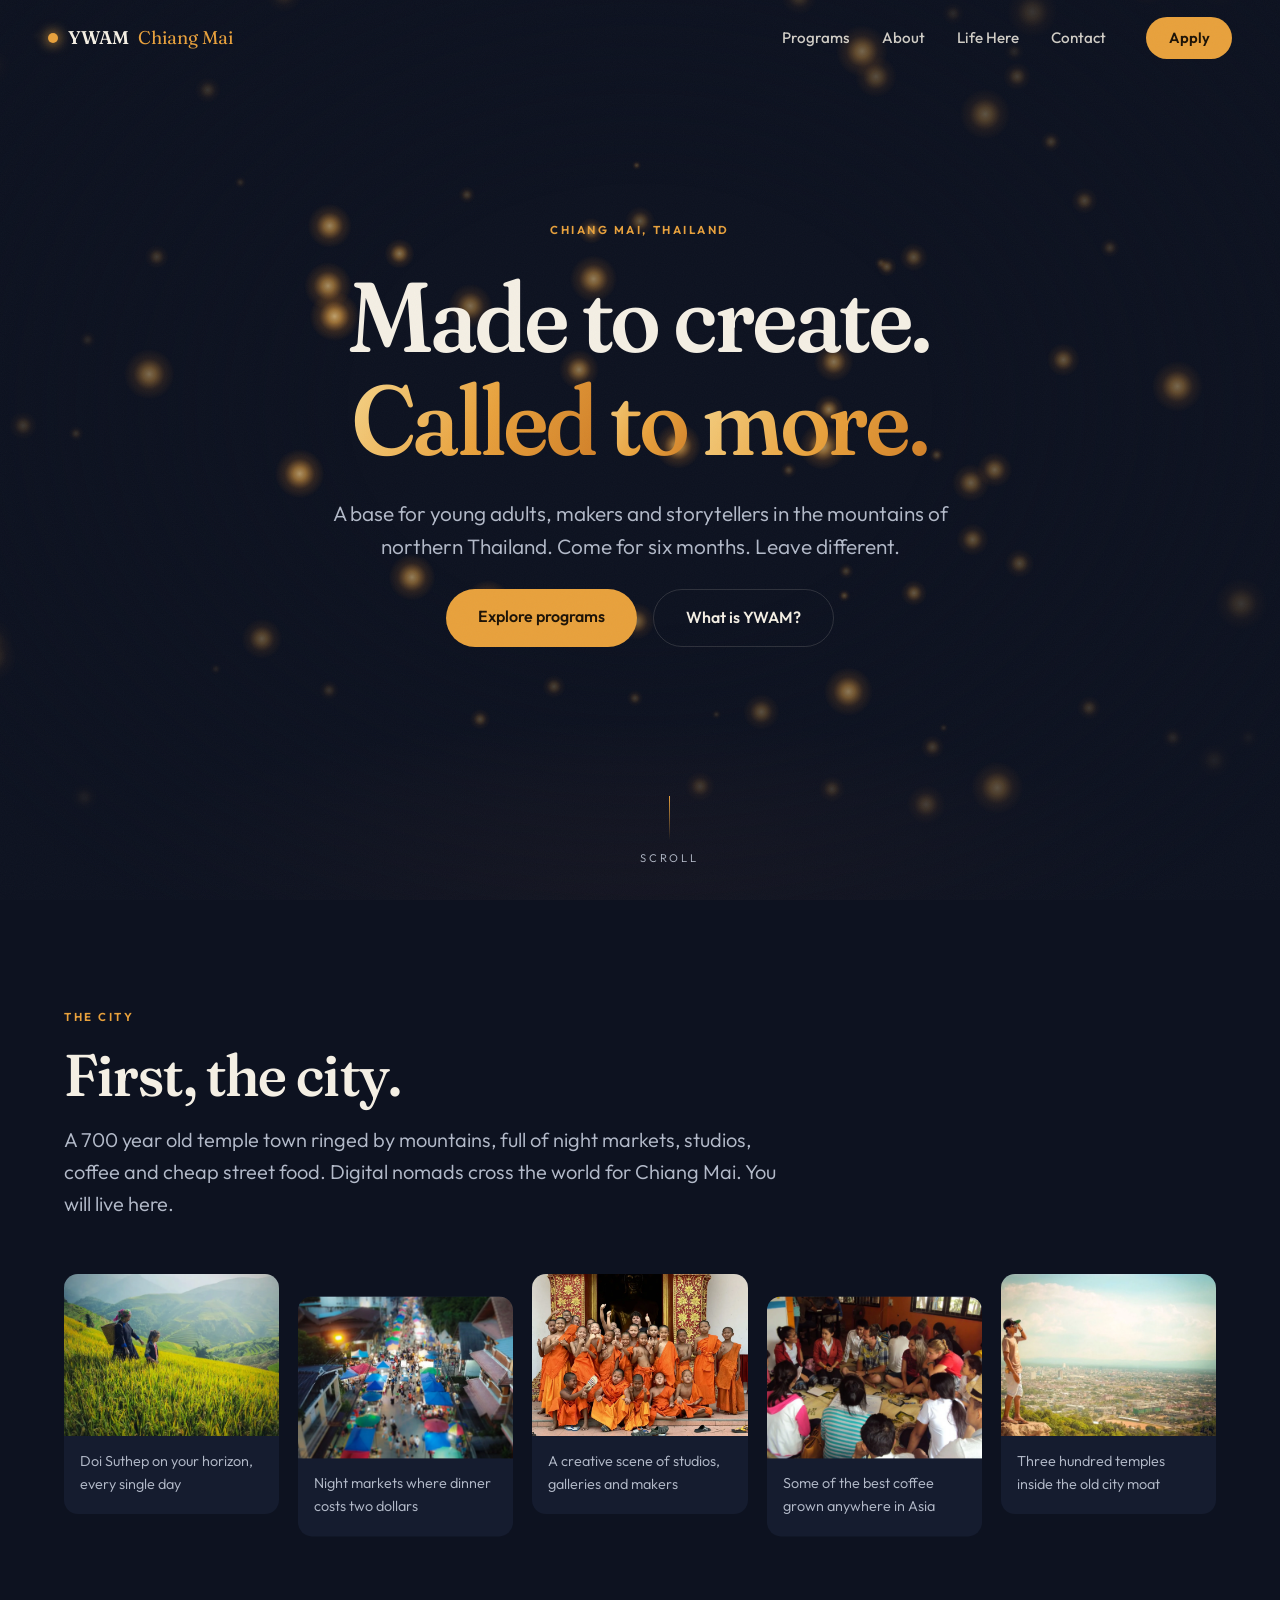
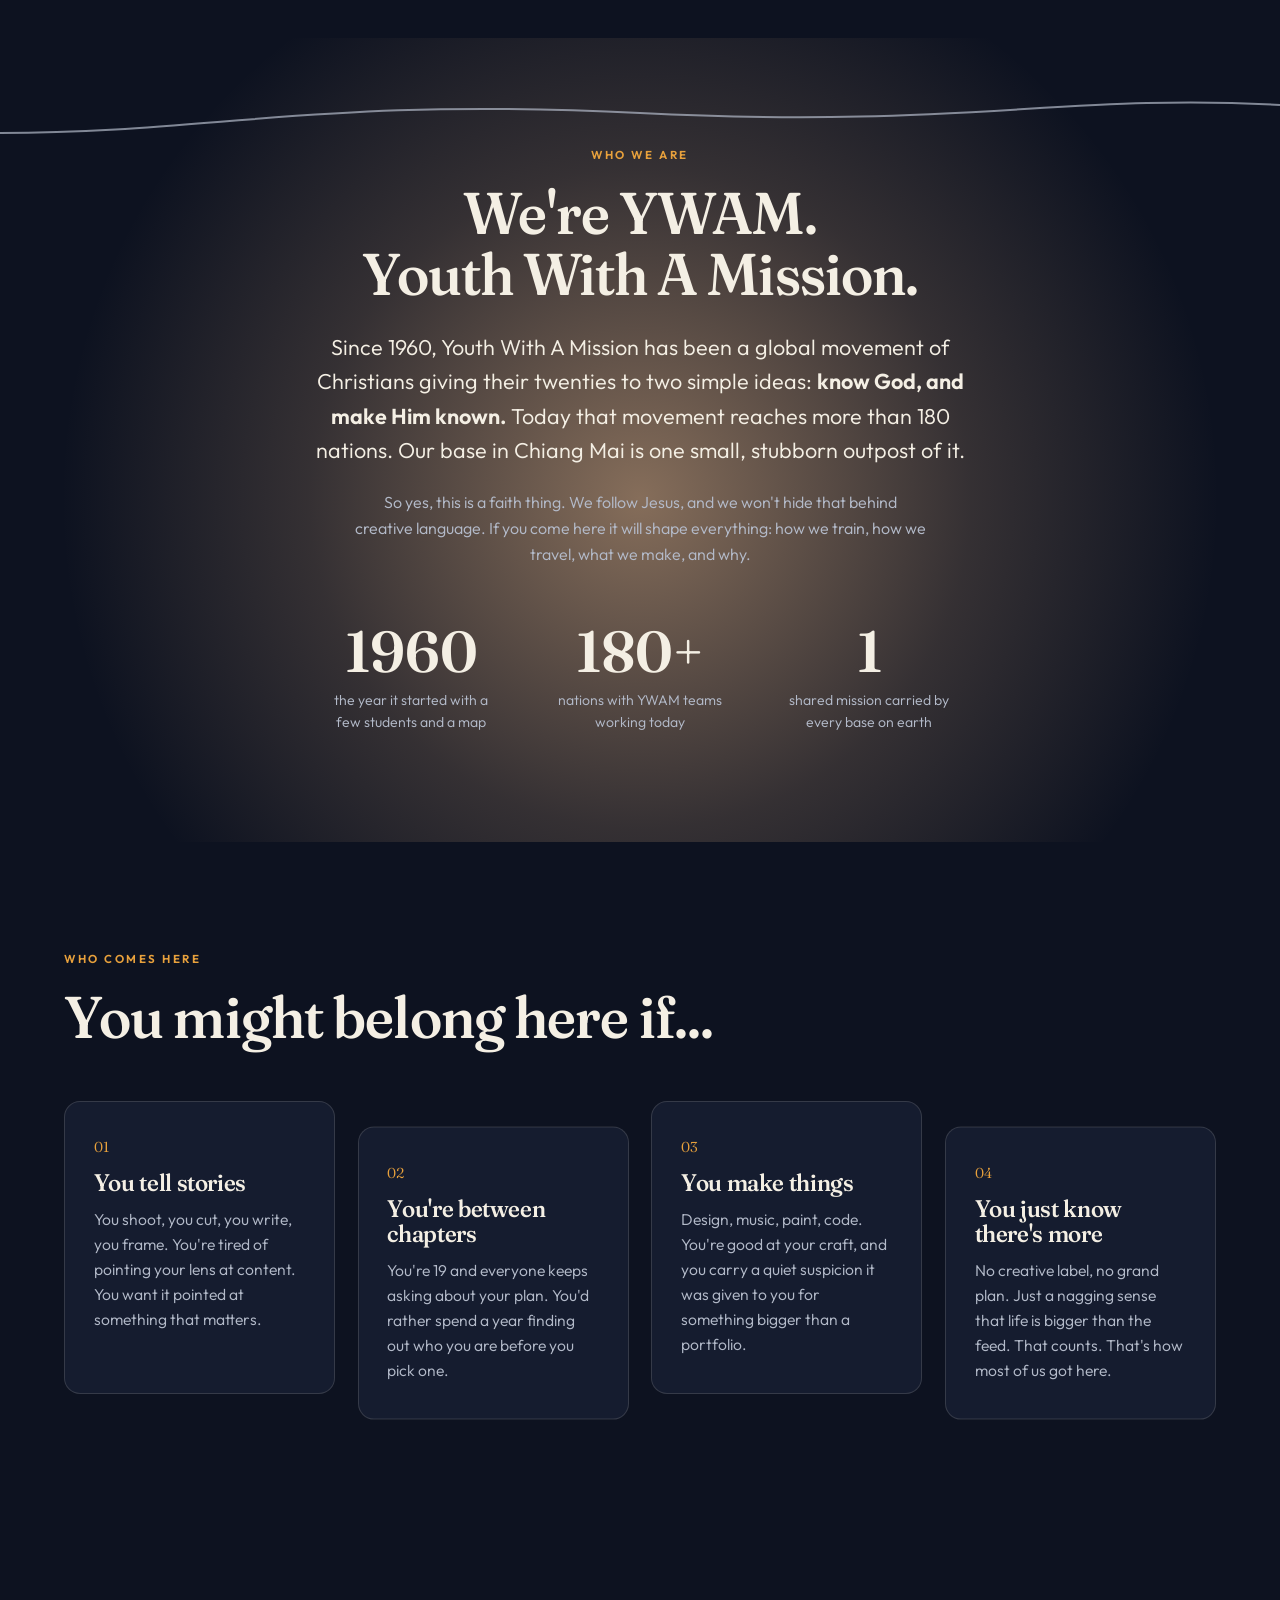
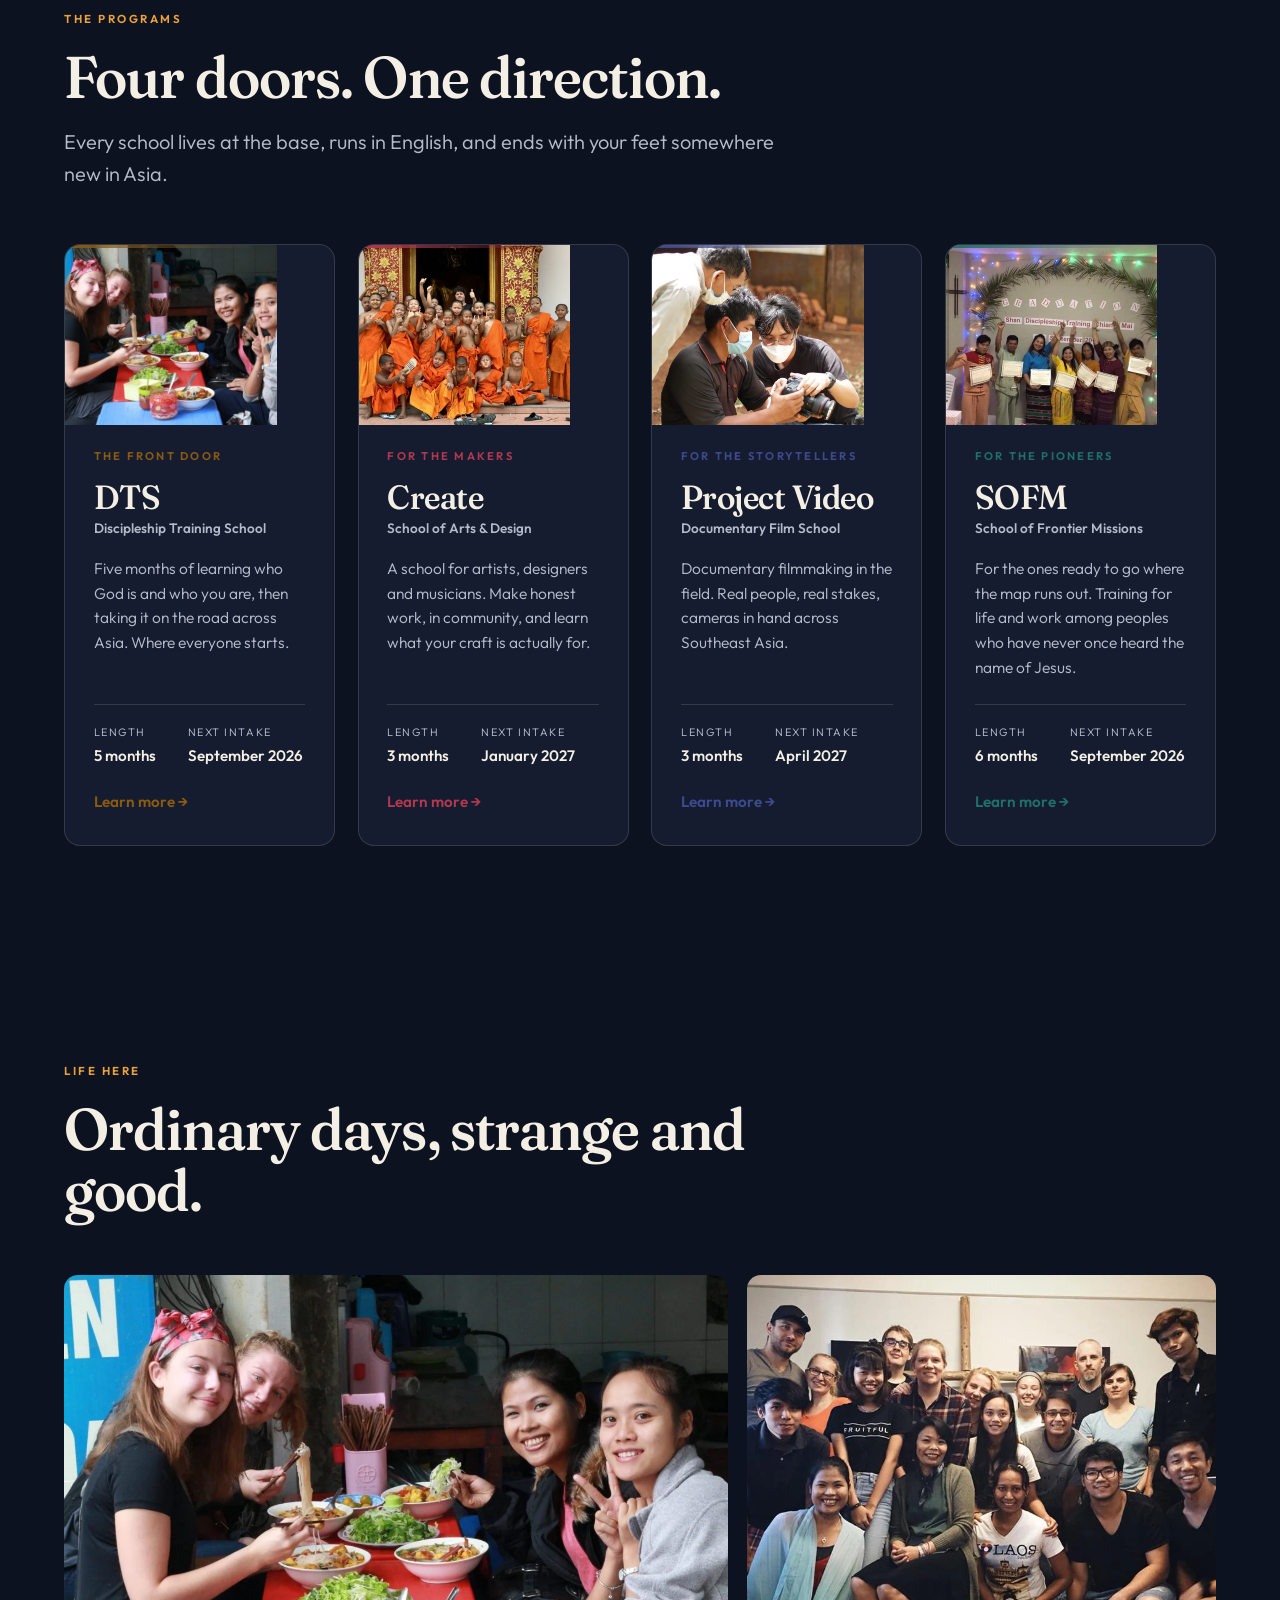
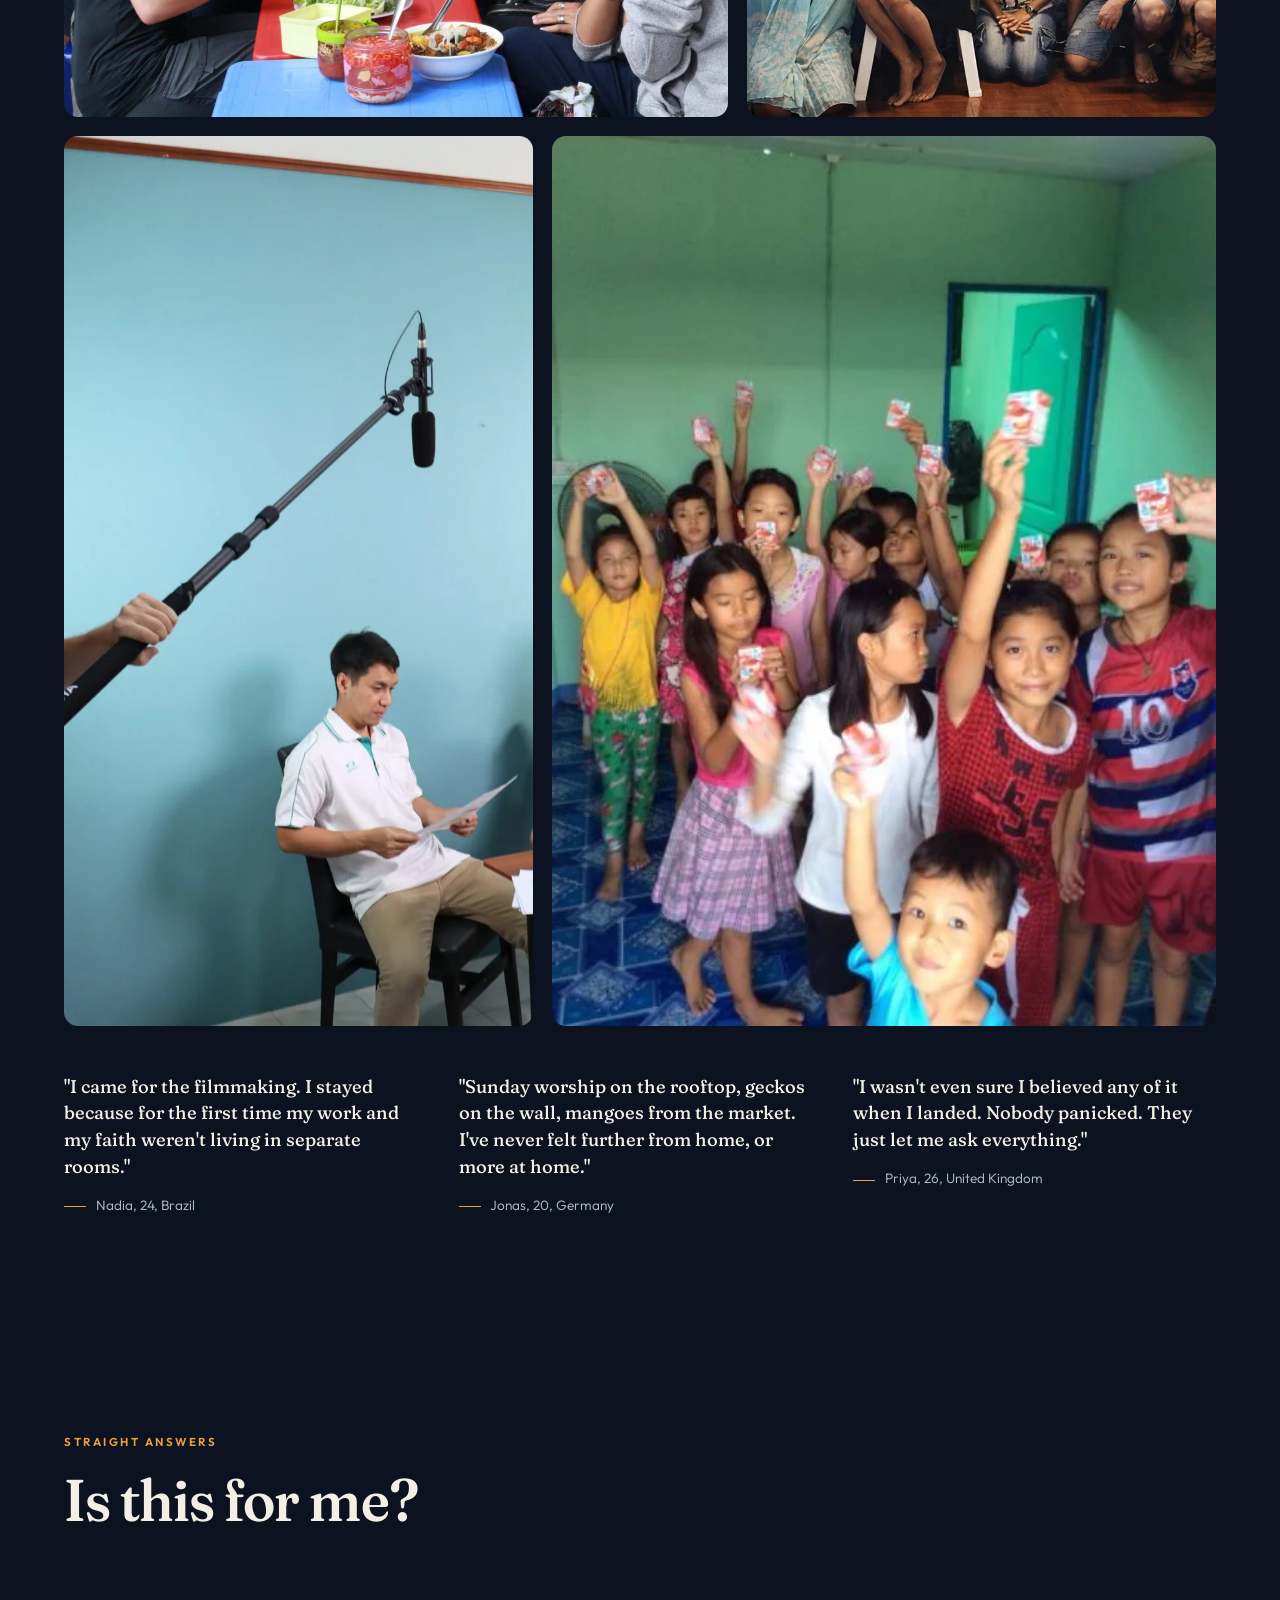
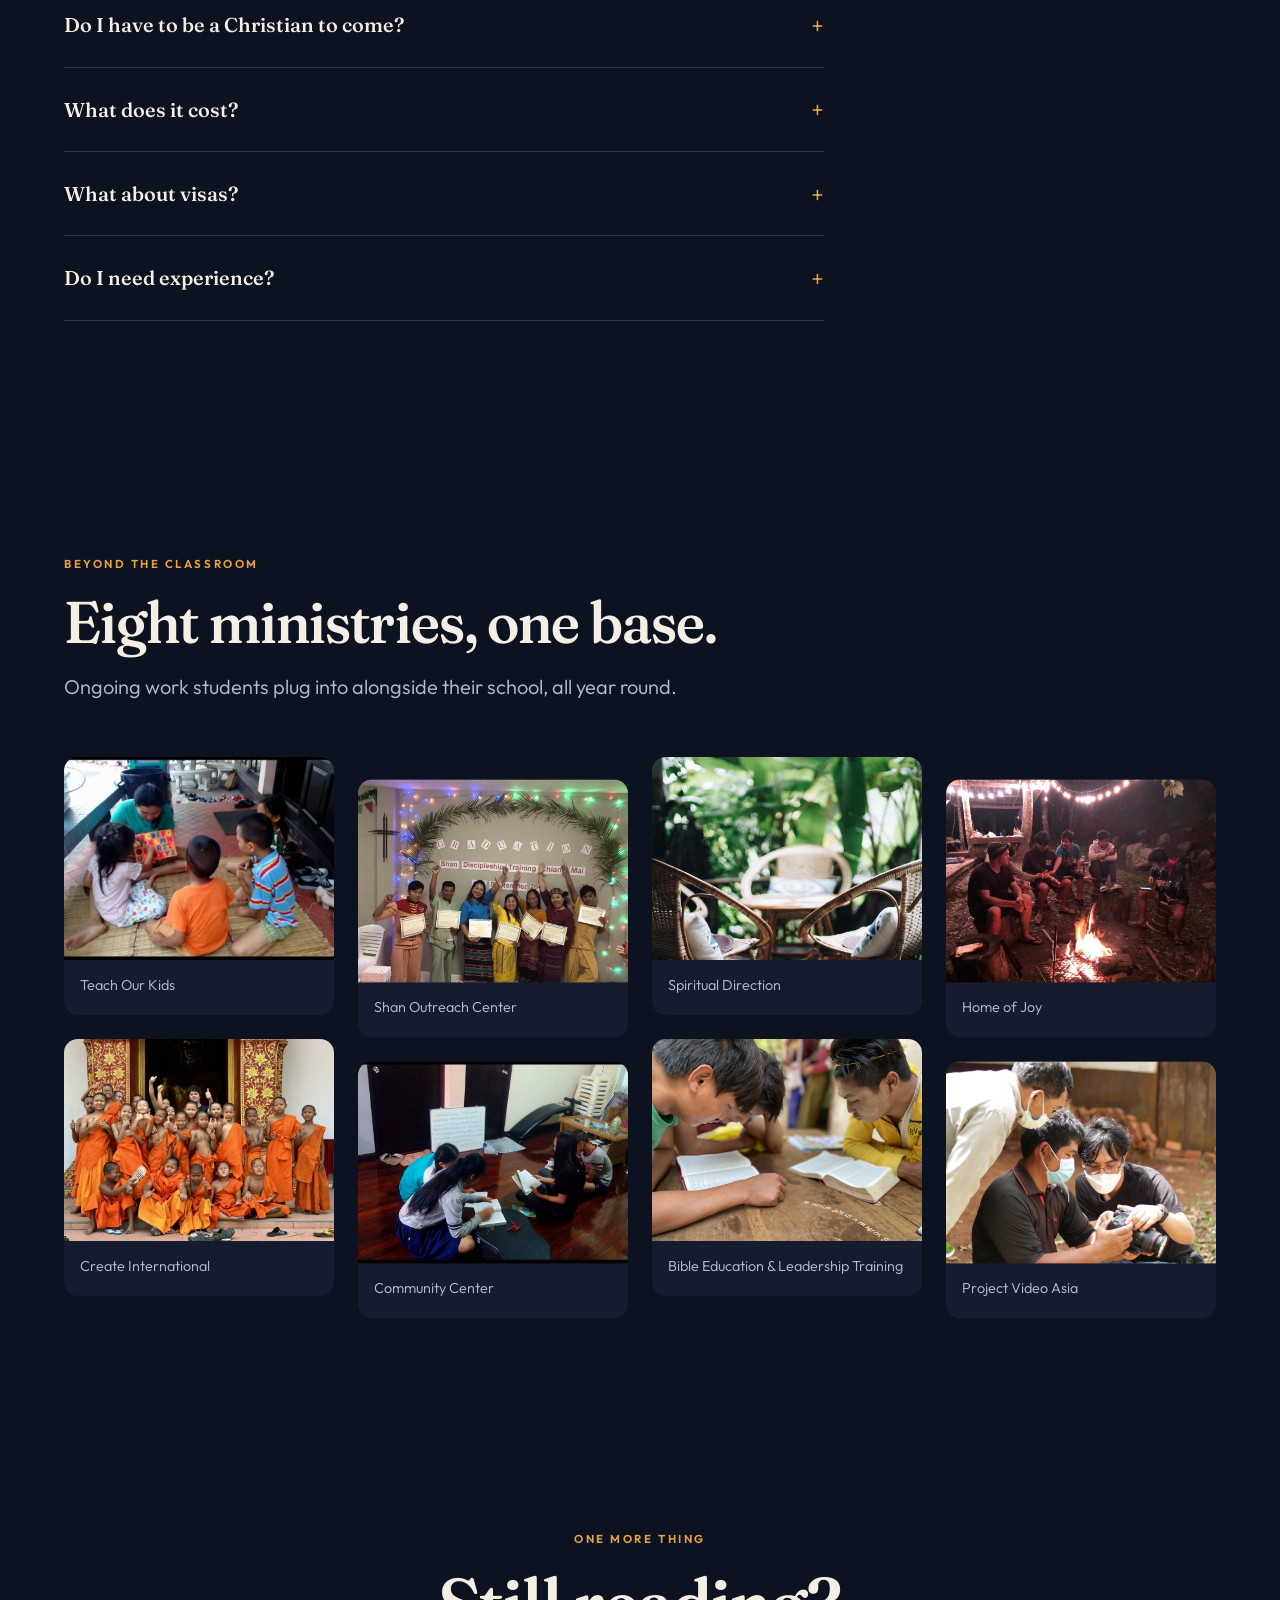
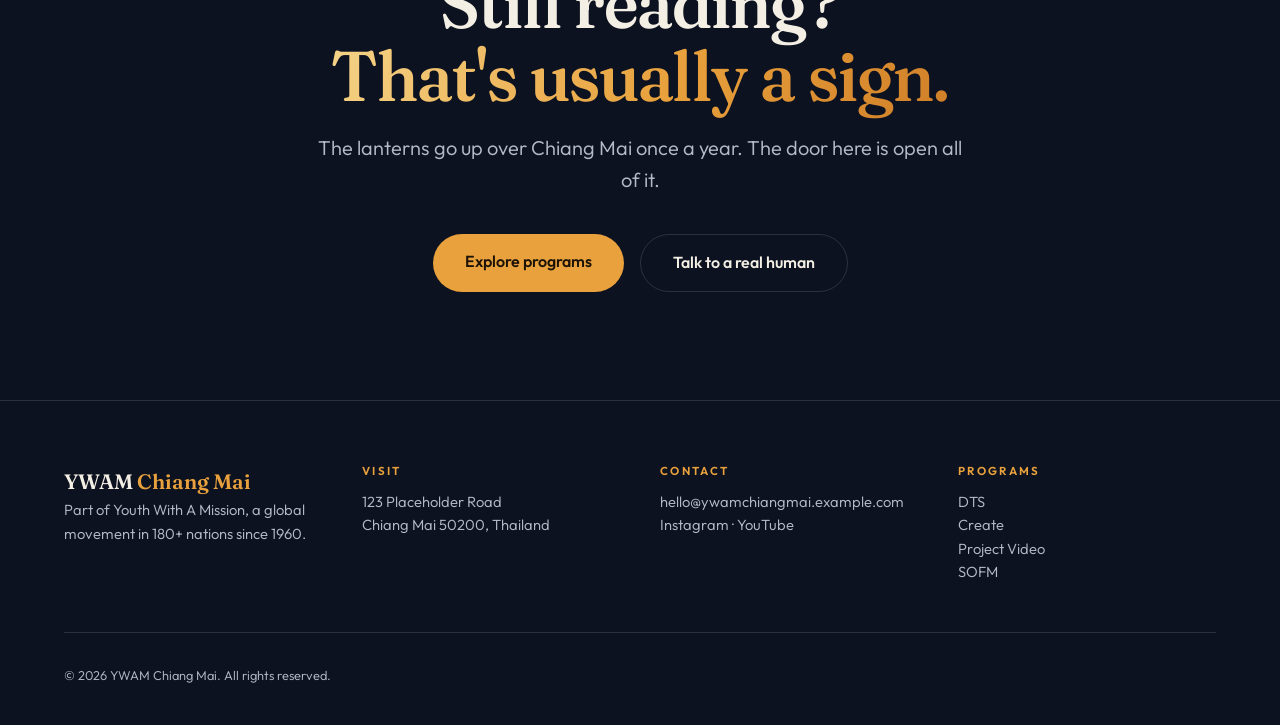
==== index.html @ 659f185d "Initial commit: YWAM Chiang Mai homepage redesign (variant 2) Co-Authored-By: Claude Sonnet 5 <norep" ====
<!DOCTYPE html>
<html lang="en">
<head>
<meta charset="UTF-8">
<meta name="viewport" content="width=device-width, initial-scale=1.0">
<title>YWAM Chiang Mai. A base for young adults and creatives in northern Thailand</title>
<meta name="description" content="Discipleship, missions and creative training schools in Chiang Mai, Thailand. DTS, School of Frontier Missions, Create and Project Video. For young adults and makers from every nation.">
<link rel="canonical" href="https://ywamchiangmai.example.com/">

<!-- Open Graph -->
<meta property="og:type" content="website">
<meta property="og:title" content="YWAM Chiang Mai. Made to create. Called to more.">
<meta property="og:description" content="Discipleship and creative missions training in Chiang Mai, Thailand. For young adults, makers and storytellers from every nation.">
<meta property="og:url" content="https://ywamchiangmai.example.com/">
<meta property="og:image" content="https://ywamchiangmai.example.com/images/og-ywam-chiangmai.webp">
<meta property="og:site_name" content="YWAM Chiang Mai">

<!-- Twitter -->
<meta name="twitter:card" content="summary_large_image">
<meta name="twitter:title" content="YWAM Chiang Mai. Made to create. Called to more.">
<meta name="twitter:description" content="Discipleship and creative missions training in Chiang Mai, Thailand.">
<meta name="twitter:image" content="https://ywamchiangmai.example.com/images/og-ywam-chiangmai.webp">

<!-- Fonts: local WOFF2 only -->
<link rel="preload" href="fonts/Fraunces-Variable.woff2" as="font" type="font/woff2" crossorigin>
<link rel="preload" href="fonts/Outfit-Variable.woff2" as="font" type="font/woff2" crossorigin>

<link rel="stylesheet" href="styles/main.css">

<!-- JSON-LD: Organization + FAQPage -->
<script type="application/ld+json">
{
  "@context": "https://schema.org",
  "@graph": [
    {
      "@type": "Organization",
      "@id": "https://ywamchiangmai.example.com/#org",
      "name": "YWAM Chiang Mai",
      "url": "https://ywamchiangmai.example.com/",
      "description": "A Youth With A Mission base in Chiang Mai, Thailand offering discipleship and creative missions training schools for young adults.",
      "parentOrganization": {
        "@type": "Organization",
        "name": "Youth With A Mission",
        "url": "https://ywam.org/"
      },
      "address": {
        "@type": "PostalAddress",
        "addressLocality": "Chiang Mai",
        "addressCountry": "TH"
      }
    },
    {
      "@type": "FAQPage",
      "@id": "https://ywamchiangmai.example.com/#faq",
      "mainEntity": [
        {
          "@type": "Question",
          "name": "Do I have to be a Christian to come?",
          "acceptedAnswer": {
            "@type": "Answer",
            "text": "Our schools are built on following Jesus and everything here runs on that. You do not need to have it all figured out, and honest doubt is welcome. But you should want to explore faith seriously, because you will be swimming in it."
          }
        },
        {
          "@type": "Question",
          "name": "What does it cost?",
          "acceptedAnswer": {
            "@type": "Answer",
            "text": "Each program has a fee covering housing, meals and training, plus outreach travel costs. Most students fundraise part or all of it. Exact numbers live on each program page, so there are no surprises when you arrive."
          }
        },
        {
          "@type": "Question",
          "name": "What about visas?",
          "acceptedAnswer": {
            "@type": "Answer",
            "text": "You enter Thailand on an education visa arranged with our team before you fly. We walk every student through the process step by step. It is more paperwork than drama."
          }
        },
        {
          "@type": "Question",
          "name": "Do I need experience?",
          "acceptedAnswer": {
            "@type": "Answer",
            "text": "For DTS, none at all. For Create and Project Video, bring a working knowledge of your craft and a willingness to be stretched. The School of Frontier Missions asks for a completed DTS first."
          }
        }
      ]
    }
  ]
}
</script>

<!-- Cloudflare Web Analytics: paste token before launch -->
<!-- <script defer src="https://static.cloudflareinsights.com/beacon.min.js" data-cf-beacon='{"token": "PASTE_TOKEN_HERE"}'></script> -->
</head>

<body data-phase="night">

<a class="skip-link" href="#main">Skip to content</a>

<!-- ===================== NAV ===================== -->
<header class="nav" id="nav">
  <a class="nav-logo" href="./">
    <span class="nav-logo-mark" aria-hidden="true"></span>
    YWAM <em>Chiang Mai</em>
  </a>
  <nav class="nav-links" aria-label="Primary">
    <a href="#programs">Programs</a>
    <a href="#mission">About</a>
    <a href="#life">Life Here</a>
    <a href="#contact">Contact</a>
  </nav>
  <a class="nav-apply" href="#programs">Apply</a>
  <button class="nav-burger" id="navBurger" aria-label="Open menu" aria-expanded="false" aria-controls="mobileMenu">
    <span></span><span></span>
  </button>
</header>

<div class="mobile-menu" id="mobileMenu" hidden>
  <a href="#programs">Programs</a>
  <a href="#mission">About</a>
  <a href="#life">Life Here</a>
  <a href="#contact">Contact</a>
  <a class="nav-apply" href="#programs">Apply</a>
</div>

<main id="main">

<!-- ===================== 1. HERO (night) ===================== -->
<section class="hero" data-phase="night" id="top">
  <canvas id="lanterns" aria-hidden="true"></canvas>
  <div class="hero-vignette" aria-hidden="true"></div>

  <div class="hero-inner">
    <p class="eyebrow hero-eyebrow">Chiang Mai, Thailand</p>
    <h1 class="hero-heading" id="heroHeading">
      <span class="w" style="--w:0">Made</span>
      <span class="w" style="--w:1">to</span>
      <span class="w" style="--w:2">create.</span>
      <br>
      <span class="w gold" style="--w:3">Called</span>
      <span class="w gold" style="--w:4">to</span>
      <span class="w gold" style="--w:5">more.</span>
    </h1>
    <p class="hero-sub">A base for young adults, makers and storytellers in the mountains of northern Thailand. Come for six months. Leave different.</p>
    <div class="hero-ctas">
      <a class="btn btn-solid" href="#programs">Explore programs</a>
      <a class="btn btn-ghost" href="#mission">What is YWAM?</a>
    </div>
  </div>

  <a class="scroll-cue" href="#city" aria-label="Scroll to next section">
    <span class="scroll-cue-line" aria-hidden="true"></span>
    scroll
  </a>
</section>

<!-- ===================== 2. THIS IS CHIANG MAI (dusk) ===================== -->
<!-- EDIT HERE: city strip captions and photos -->
<section class="city" data-phase="dusk" id="city">
  <div class="section-head reveal">
    <p class="eyebrow">The city</p>
    <h2>First, the city.</h2>
    <p class="lede">A 700 year old temple town ringed by mountains, full of night markets, studios, coffee and cheap street food. Digital nomads cross the world for Chiang Mai. You will live here.</p>
  </div>

  <div class="city-strip reveal" role="list">
    <figure class="city-card" role="listitem" style="--i:0">
      <img src="images/ywamchiangmai-ywam-chiangmai-training-mountain-banner.webp" alt="Doi Suthep mountain rising above Chiang Mai at dusk" width="1200" height="900" loading="lazy">
      <figcaption>Doi Suthep on your horizon, every single day</figcaption>
    </figure>
    <figure class="city-card" role="listitem" style="--i:1">
      <img src="images/ywamchiangmai-ywam-chiangmai-ywam-hub-market-view-2018.webp" alt="Lantern lit night market street in Chiang Mai" width="1200" height="900" loading="lazy">
      <figcaption>Night markets where dinner costs two dollars</figcaption>
    </figure>
    <figure class="city-card" role="listitem" style="--i:2">
      <img src="images/ywamchiangmai-ywam-chiangmai-create-international-workshop.webp" alt="Shared creative studio space with desks and camera gear" width="1200" height="900" loading="lazy">
      <figcaption>A creative scene of studios, galleries and makers</figcaption>
    </figure>
    <figure class="city-card" role="listitem" style="--i:3">
      <img src="images/ywamchiangmai-ywam-chiangmai-campus-photo.webp" alt="Barista pouring coffee in a Chiang Mai cafe" width="1200" height="900" loading="lazy">
      <figcaption>Some of the best coffee grown anywhere in Asia</figcaption>
    </figure>
    <figure class="city-card" role="listitem" style="--i:4">
      <img src="images/ywamchiangmai-ywam-chiangmai-thai-guy-viewpoint-ywam-cm-2018.webp" alt="Golden temple in the old city of Chiang Mai" width="1200" height="900" loading="lazy">
      <figcaption>Three hundred temples inside the old city moat</figcaption>
    </figure>
  </div>
</section>

<!-- ===================== 3. MISSION REVEAL (dawn) ===================== -->
<!-- EDIT HERE: mission copy and stats -->
<section class="mission" data-phase="dawn" id="mission">
  <svg class="horizon" viewBox="0 0 1200 60" preserveAspectRatio="none" aria-hidden="true">
    <path id="horizonPath" d="M0,50 C200,50 300,14 600,30 C900,46 1000,10 1200,22" fill="none" stroke="currentColor" stroke-width="2"/>
  </svg>

  <div class="mission-inner reveal">
    <p class="eyebrow">Who we are</p>
    <h2>We're YWAM.<br>Youth With A Mission.</h2>
    <p class="mission-lede">Since 1960, Youth With A Mission has been a global movement of Christians giving their twenties to two simple ideas: <strong>know God, and make Him known.</strong> Today that movement reaches more than 180 nations. Our base in Chiang Mai is one small, stubborn outpost of it.</p>
    <p class="mission-honest">So yes, this is a faith thing. We follow Jesus, and we won't hide that behind creative language. If you come here it will shape everything: how we train, how we travel, what we make, and why.</p>

    <dl class="mission-stats" role="list">
      <div role="listitem"><dt>1960</dt><dd>the year it started with a few students and a map</dd></div>
      <div role="listitem"><dt>180+</dt><dd>nations with YWAM teams working today</dd></div>
      <div role="listitem"><dt>1</dt><dd>shared mission carried by every base on earth</dd></div>
    </dl>
  </div>
</section>

<!-- ===================== 4. WHO COMES HERE (day) ===================== -->
<!-- EDIT HERE: identity mirror cards -->
<section class="mirrors" data-phase="day" id="who">
  <div class="section-head reveal">
    <p class="eyebrow">Who comes here</p>
    <h2>You might belong here if...</h2>
  </div>

  <div class="mirror-grid reveal">
    <article class="mirror-card" style="--i:0">
      <span class="mirror-num" aria-hidden="true">01</span>
      <h3>You tell stories</h3>
      <p>You shoot, you cut, you write, you frame. You're tired of pointing your lens at content. You want it pointed at something that matters.</p>
    </article>
    <article class="mirror-card" style="--i:1">
      <span class="mirror-num" aria-hidden="true">02</span>
      <h3>You're between chapters</h3>
      <p>You're 19 and everyone keeps asking about your plan. You'd rather spend a year finding out who you are before you pick one.</p>
    </article>
    <article class="mirror-card" style="--i:2">
      <span class="mirror-num" aria-hidden="true">03</span>
      <h3>You make things</h3>
      <p>Design, music, paint, code. You're good at your craft, and you carry a quiet suspicion it was given to you for something bigger than a portfolio.</p>
    </article>
    <article class="mirror-card" style="--i:3">
      <span class="mirror-num" aria-hidden="true">04</span>
      <h3>You just know there's more</h3>
      <p>No creative label, no grand plan. Just a nagging sense that life is bigger than the feed. That counts. That's how most of us got here.</p>
    </article>
  </div>
</section>

<!-- ===================== 5. PROGRAMS (day) ===================== -->
<!--
  EDIT HERE: program cards.
  To add a program: copy one <article class="program-card"> block,
  change data-accent to gold | teal | rose | indigo, edit the text. Done.
-->
<section class="programs" data-phase="day" id="programs">
  <div class="section-head reveal">
    <p class="eyebrow">The programs</p>
    <h2>Four doors. One direction.</h2>
    <p class="lede">Every school lives at the base, runs in English, and ends with your feet somewhere new in Asia.</p>
  </div>

  <div class="program-grid reveal">

    <article class="program-card" data-accent="gold" style="--i:0">
      <img class="program-card__image" src="images/ywamchiangmai-ywam-chiangmai-dts-students-sharing-a-meal.webp" alt="DTS students sharing a meal together" width="600" height="400" loading="lazy">
      <p class="program-label">The front door</p>
      <h3>DTS</h3>
      <p class="program-tag">Discipleship Training School</p>
      <p class="program-copy">Five months of learning who God is and who you are, then taking it on the road across Asia. Where everyone starts.</p>
      <dl class="program-meta">
        <div><dt>Length</dt><dd>5 months</dd></div>
        <div><dt>Next intake</dt><dd>September 2026</dd></div>
      </dl>
      <a class="program-link" href="#" aria-label="Learn more about DTS">Learn more <span aria-hidden="true">&rarr;</span></a>
    </article>

    <article class="program-card" data-accent="rose" style="--i:1">
      <img class="program-card__image" src="images/ywamchiangmai-ywam-chiangmai-create-international-workshop.webp" alt="Create school workshop with artists and creatives" width="600" height="400" loading="lazy">
      <p class="program-label">For the makers</p>
      <h3>Create</h3>
      <p class="program-tag">School of Arts &amp; Design</p>
      <p class="program-copy">A school for artists, designers and musicians. Make honest work, in community, and learn what your craft is actually for.</p>
      <dl class="program-meta">
        <div><dt>Length</dt><dd>3 months</dd></div>
        <div><dt>Next intake</dt><dd>January 2027</dd></div>
      </dl>
      <a class="program-link" href="#" aria-label="Learn more about Create">Learn more <span aria-hidden="true">&rarr;</span></a>
    </article>

    <article class="program-card" data-accent="indigo" style="--i:2">
      <img class="program-card__image" src="images/ywamchiangmai-ywam-chiangmai-project-video-asia-production-photo-1.webp" alt="Project Video documentary film shoot on location" width="600" height="400" loading="lazy">
      <p class="program-label">For the storytellers</p>
      <h3>Project Video</h3>
      <p class="program-tag">Documentary Film School</p>
      <p class="program-copy">Documentary filmmaking in the field. Real people, real stakes, cameras in hand across Southeast Asia.</p>
      <dl class="program-meta">
        <div><dt>Length</dt><dd>3 months</dd></div>
        <div><dt>Next intake</dt><dd>April 2027</dd></div>
      </dl>
      <a class="program-link" href="#" aria-label="Learn more about Project Video">Learn more <span aria-hidden="true">&rarr;</span></a>
    </article>

    <article class="program-card" data-accent="teal" style="--i:3">
      <img class="program-card__image" src="images/ywamchiangmai-ywam-chiangmai-shan-outreach-center-photo-1.webp" alt="Frontier missions outreach at Shan Outreach Center" width="600" height="400" loading="lazy">
      <p class="program-label">For the pioneers</p>
      <h3>SOFM</h3>
      <p class="program-tag">School of Frontier Missions</p>
      <p class="program-copy">For the ones ready to go where the map runs out. Training for life and work among peoples who have never once heard the name of Jesus.</p>
      <dl class="program-meta">
        <div><dt>Length</dt><dd>6 months</dd></div>
        <div><dt>Next intake</dt><dd>September 2026</dd></div>
      </dl>
      <a class="program-link" href="#" aria-label="Learn more about the School of Frontier Missions">Learn more <span aria-hidden="true">&rarr;</span></a>
    </article>

  </div>
</section>

<!-- ===================== 6. LIFE AT THE BASE (day) ===================== -->
<!-- EDIT HERE: photos and quotes -->
<section class="life" data-phase="day" id="life">
  <div class="section-head reveal">
    <p class="eyebrow">Life here</p>
    <h2>Ordinary days, strange and good.</h2>
  </div>

  <div class="life-grid reveal">
    <figure class="life-photo" style="--i:0">
      <img src="images/ywamchiangmai-ywam-chiangmai-dts-students-sharing-a-meal.webp" alt="Students sharing dinner around a long table at the base" width="1200" height="900" loading="lazy">
    </figure>
    <figure class="life-photo" style="--i:1">
      <img src="images/ywamchiangmai-ywam-chiangmai-about-ywam-chiangmai-group-photo.webp" alt="Rooftop worship night with string lights" width="1200" height="900" loading="lazy">
    </figure>
    <figure class="life-photo" style="--i:2">
      <img src="images/ywamchiangmai-ywam-chiangmai-project-video-asia-production-photo-2.webp" alt="Students filming a documentary interview" width="1200" height="900" loading="lazy">
    </figure>
    <figure class="life-photo" style="--i:3">
      <img src="images/ywamchiangmai-ywam-chiangmai-shan-outreach-center-photo-2.webp" alt="Outreach team walking into a hill village" width="1200" height="900" loading="lazy">
    </figure>
  </div>

  <div class="quotes reveal">
    <blockquote class="quote" style="--i:0">
      <p>"I came for the filmmaking. I stayed because for the first time my work and my faith weren't living in separate rooms."</p>
      <cite>Nadia, 24, Brazil</cite>
    </blockquote>
    <blockquote class="quote" style="--i:1">
      <p>"Sunday worship on the rooftop, geckos on the wall, mangoes from the market. I've never felt further from home, or more at home."</p>
      <cite>Jonas, 20, Germany</cite>
    </blockquote>
    <blockquote class="quote" style="--i:2">
      <p>"I wasn't even sure I believed any of it when I landed. Nobody panicked. They just let me ask everything."</p>
      <cite>Priya, 26, United Kingdom</cite>
    </blockquote>
  </div>
</section>

<!-- ===================== 7. IS THIS FOR ME (day) ===================== -->
<!-- EDIT HERE: FAQ answers. Keep in sync with FAQPage JSON-LD above. -->
<section class="faq" data-phase="day" id="faq">
  <div class="section-head reveal">
    <p class="eyebrow">Straight answers</p>
    <h2>Is this for me?</h2>
  </div>

  <div class="faq-list reveal">
    <details class="faq-item" style="--i:0">
      <summary>Do I have to be a Christian to come?</summary>
      <p>Our schools are built on following Jesus and everything here runs on that. You don't need to have it all figured out, and honest doubt is welcome. But you should want to explore faith seriously, because you'll be swimming in it.</p>
    </details>
    <details class="faq-item" style="--i:1">
      <summary>What does it cost?</summary>
      <p>Each program has a fee covering housing, meals and training, plus outreach travel costs. Most students fundraise part or all of it. Exact numbers live on each program page, so there are no surprises when you arrive.</p>
    </details>
    <details class="faq-item" style="--i:2">
      <summary>What about visas?</summary>
      <p>You enter Thailand on an education visa arranged with our team before you fly. We walk every student through the process step by step. It's more paperwork than drama.</p>
    </details>
    <details class="faq-item" style="--i:3">
      <summary>Do I need experience?</summary>
      <p>For DTS, none at all. For Create and Project Video, bring a working knowledge of your craft and a willingness to be stretched. The School of Frontier Missions asks for a completed DTS first.</p>
    </details>
  </div>
</section>

<!-- ===================== 7b. MINISTRIES (day) ===================== -->
<section class="city" data-phase="day" id="ministries">
  <div class="section-head reveal">
    <p class="eyebrow">Beyond the classroom</p>
    <h2>Eight ministries, one base.</h2>
    <p class="lede">Ongoing work students plug into alongside their school, all year round.</p>
  </div>

  <div class="ministries-grid reveal" role="list">
    <figure class="city-card" role="listitem" style="--i:0">
      <img src="images/ywamchiangmai-ywam-chiangmai-community-center-pim-teaching-kids.webp" alt="Teach Our Kids: staff teaching children" width="1200" height="900" loading="lazy">
      <figcaption>Teach Our Kids</figcaption>
    </figure>
    <figure class="city-card" role="listitem" style="--i:1">
      <img src="images/ywamchiangmai-ywam-chiangmai-shan-outreach-center-photo-1.webp" alt="Shan Outreach Center" width="1200" height="900" loading="lazy">
      <figcaption>Shan Outreach Center</figcaption>
    </figure>
    <figure class="city-card" role="listitem" style="--i:2">
      <img src="images/ywamchiangmai-ywam-chiangmai-spiritual-direction-cover-image.webp" alt="Spiritual Direction ministry" width="1200" height="900" loading="lazy">
      <figcaption>Spiritual Direction</figcaption>
    </figure>
    <figure class="city-card" role="listitem" style="--i:3">
      <img src="images/ywamchiangmai-ywam-chiangmai-home-of-joy-photo-1.webp" alt="Home of Joy" width="1200" height="900" loading="lazy">
      <figcaption>Home of Joy</figcaption>
    </figure>
    <figure class="city-card" role="listitem" style="--i:4">
      <img src="images/ywamchiangmai-ywam-chiangmai-create-international-workshop.webp" alt="Create International ministry" width="1200" height="900" loading="lazy">
      <figcaption>Create International</figcaption>
    </figure>
    <figure class="city-card" role="listitem" style="--i:5">
      <img src="images/ywamchiangmai-ywam-chiangmai-community-center-kids-studying-bible.webp" alt="Community Center" width="1200" height="900" loading="lazy">
      <figcaption>Community Center</figcaption>
    </figure>
    <figure class="city-card" role="listitem" style="--i:6">
      <img src="images/ywamchiangmai-ywam-chiangmai-belt-bible-education-leadership-training.webp" alt="Bible Education Leadership Training" width="1200" height="900" loading="lazy">
      <figcaption>Bible Education &amp; Leadership Training</figcaption>
    </figure>
    <figure class="city-card" role="listitem" style="--i:7">
      <img src="images/ywamchiangmai-ywam-chiangmai-project-video-asia-production-photo-1.webp" alt="Project Video Asia" width="1200" height="900" loading="lazy">
      <figcaption>Project Video Asia</figcaption>
    </figure>
  </div>
</section>

<!-- ===================== 8. FINAL CTA (dusk) ===================== -->
<section class="cta" data-phase="dusk" id="contact">
  <div class="cta-inner reveal">
    <p class="eyebrow">One more thing</p>
    <h2>Still reading?<br><span class="gold">That's usually a sign.</span></h2>
    <p class="lede">The lanterns go up over Chiang Mai once a year. The door here is open all of it.</p>
    <div class="hero-ctas">
      <a class="btn btn-solid" href="#programs">Explore programs</a>
      <a class="btn btn-ghost" href="mailto:hello@ywamchiangmai.example.com">Talk to a real human</a>
    </div>
  </div>
</section>

</main>

<!-- ===================== FOOTER ===================== -->
<footer class="footer" data-phase="dusk">
  <div class="footer-grid">
    <div>
      <p class="footer-logo">YWAM <em>Chiang Mai</em></p>
      <p class="footer-line">Part of Youth With A Mission, a global movement in 180+ nations since 1960.</p>
    </div>
    <div>
      <h3>Visit</h3>
      <p class="footer-line">123 Placeholder Road<br>Chiang Mai 50200, Thailand</p>
    </div>
    <div>
      <h3>Contact</h3>
      <p class="footer-line">
        <a href="mailto:hello@ywamchiangmai.example.com">hello@ywamchiangmai.example.com</a><br>
        <a href="#">Instagram</a> &middot; <a href="#">YouTube</a>
      </p>
    </div>
    <div>
      <h3>Programs</h3>
      <p class="footer-line">
        <a href="#programs">DTS</a><br>
        <a href="#programs">Create</a><br>
        <a href="#programs">Project Video</a><br>
        <a href="#programs">SOFM</a>
      </p>
    </div>
  </div>
  <p class="footer-legal">&copy; 2026 YWAM Chiang Mai. All rights reserved.</p>
</footer>

<script src="scripts/main.js" defer></script>
</body>
</html>
---- styles/main.css ----
/* ============================================================
   YWAM Chiang Mai. Night into Day.
   Vanilla CSS. No frameworks. No CDN.
   Palette phases: night > dusk > dawn > day, driven by
   body[data-phase] which scripts/main.js flips per section.
   ============================================================ */

/* ---------- Fonts (local WOFF2 only) ---------- */
@font-face {
  font-family: "Fraunces";
  src: url("../fonts/Fraunces-Variable.woff2") format("woff2");
  font-weight: 100 900;
  font-display: swap;
}
@font-face {
  font-family: "Outfit";
  src: url("../fonts/Outfit-Variable.woff2") format("woff2");
  font-weight: 100 900;
  font-display: swap;
}

/* ---------- Reset ---------- */
*, *::before, *::after { margin: 0; padding: 0; box-sizing: border-box; }
img { display: block; max-width: 100%; height: auto; }
a { color: inherit; }
button { font: inherit; background: none; border: none; cursor: pointer; }

/* ---------- Phase palettes ----------
   Every colour on the page derives from these tokens.
   AA contrast verified per phase:
   night/dusk: ink #f4efe4 on bg, soft #b3bac9
   dawn:       ink #2b1410 on #c96f4a
   day:        ink #241f16 on #faf5ec, soft #5b5344
------------------------------------------------ */
:root {
  --gold:        #e8a13c;
  --gold-deep:   #8a5a10;
  --teal:        #1f6f6b;
  --rose:        #b0384f;
  --indigo:      #3d4a8f;
  --font-display: "Fraunces", Georgia, serif;
  --font-body:    "Outfit", system-ui, sans-serif;
  --nav-h: 76px;
  --ease-out: cubic-bezier(0.22, 1, 0.36, 1);
}

body[data-phase="night"] {
  --bg:        #0d1220;
  --bg-raise:  #151c2f;
  --ink:       #f4efe4;
  --ink-soft:  #b3bac9;
  --accent:    var(--gold);
  --accent-ink: var(--gold);
  --line:      rgba(244, 239, 228, 0.14);
}
body[data-phase="dusk"] {
  --bg:        #1c1526;
  --bg-raise:  #261d33;
  --ink:       #f4efe4;
  --ink-soft:  #beb3c9;
  --accent:    var(--gold);
  --accent-ink: var(--gold);
  --line:      rgba(244, 239, 228, 0.14);
}
body[data-phase="dawn"] {
  --bg:        #c96f4a;
  --bg-raise:  #d47f58;
  --ink:       #2b1410;
  --ink-soft:  #3f1206;
  --accent:    #fff3e4;
  --accent-ink: #3f1206;
  --line:      rgba(43, 20, 16, 0.22);
}
body[data-phase="day"] {
  --bg:        #faf5ec;
  --bg-raise:  #fffdf8;
  --ink:       #241f16;
  --ink-soft:  #5b5344;
  --accent:    var(--gold);
  --accent-ink: var(--gold-deep);
  --line:      rgba(36, 31, 22, 0.14);
}

/* ---------- Base ---------- */
html { scroll-behavior: smooth; }

body {
  background-color: var(--bg);
  color: var(--ink);
  font-family: var(--font-body);
  font-weight: 340;
  line-height: 1.6;
  -webkit-font-smoothing: antialiased;
  transition: background-color 1.2s ease, color 1.2s ease;
  overflow-x: hidden;
}

/* Film grain over everything, very faint */
body::after {
  content: "";
  position: fixed;
  inset: 0;
  z-index: 9999;
  pointer-events: none;
  opacity: 0.05;
  background-image: url("data:image/svg+xml,%3Csvg xmlns='http://www.w3.org/2000/svg' width='140' height='140'%3E%3Cfilter id='n'%3E%3CfeTurbulence type='fractalNoise' baseFrequency='0.9' numOctaves='2'/%3E%3C/filter%3E%3Crect width='140' height='140' filter='url(%23n)' opacity='0.6'/%3E%3C/svg%3E");
}

::selection { background: var(--gold); color: #1c1206; }

:focus-visible {
  outline: 2px solid var(--accent-ink);
  outline-offset: 3px;
  border-radius: 2px;
}

.skip-link {
  position: absolute;
  top: -48px;
  left: 16px;
  z-index: 200;
  background: var(--gold);
  color: #1c1206;
  padding: 10px 18px;
  border-radius: 0 0 8px 8px;
  text-decoration: none;
  font-weight: 600;
  transition: top 0.2s;
}
.skip-link:focus { top: 0; }

section { padding: clamp(5rem, 12vh, 9rem) clamp(1.25rem, 5vw, 4rem); }

/* ---------- Type ---------- */
h1, h2, h3 {
  font-family: var(--font-display);
  font-weight: 560;
  line-height: 1.04;
  letter-spacing: -0.015em;
  font-variation-settings: "SOFT" 40, "WONK" 0, "opsz" 72;
}

h2 { font-size: clamp(2.2rem, 4.6vw, 3.8rem); max-width: 18ch; }

.eyebrow {
  font-size: 0.72rem;
  font-weight: 640;
  letter-spacing: 0.22em;
  text-transform: uppercase;
  color: var(--accent-ink);
  margin-bottom: 1.1rem;
  transition: color 1.2s ease;
}

.lede {
  font-size: clamp(1.05rem, 1.6vw, 1.25rem);
  color: var(--ink-soft);
  max-width: 56ch;
  margin-top: 1.2rem;
  transition: color 1.2s ease;
}

.section-head { margin-bottom: clamp(2.5rem, 6vh, 4.5rem); }

.gold {
  background: linear-gradient(120deg, #f5d489 0%, var(--gold) 55%, #d07f28 100%);
  -webkit-background-clip: text;
  background-clip: text;
  -webkit-text-fill-color: transparent;
  color: transparent;
}

/* ---------- Buttons ---------- */
.btn {
  display: inline-block;
  padding: 0.95rem 2rem;
  border-radius: 999px;
  font-weight: 560;
  font-size: 1rem;
  text-decoration: none;
  transition: transform 0.3s var(--ease-out), box-shadow 0.3s var(--ease-out),
              background-color 0.3s, color 1.2s ease, border-color 1.2s ease;
}
.btn-solid {
  background: var(--gold);
  color: #1c1206;
  box-shadow: 0 0 0 0 rgba(232, 161, 60, 0);
}
.btn-solid:hover {
  transform: translateY(-3px);
  box-shadow: 0 12px 32px rgba(232, 161, 60, 0.35);
}
.btn-ghost {
  border: 1px solid var(--line);
  color: var(--ink);
}
.btn-ghost:hover { transform: translateY(-3px); border-color: var(--accent-ink); }

/* ---------- Nav ---------- */
.nav {
  position: fixed;
  top: 0; left: 0; right: 0;
  z-index: 100;
  height: var(--nav-h);
  display: flex;
  align-items: center;
  gap: 2.5rem;
  padding: 0 clamp(1.25rem, 4vw, 3rem);
  color: var(--ink);
  transition: background-color 0.45s ease, color 1.2s ease, box-shadow 0.45s ease;
}
.nav.scrolled {
  background: color-mix(in srgb, var(--bg) 82%, transparent);
  -webkit-backdrop-filter: blur(14px);
  backdrop-filter: blur(14px);
  box-shadow: 0 1px 0 var(--line);
}

.nav-logo {
  font-family: var(--font-display);
  font-size: 1.15rem;
  font-weight: 600;
  text-decoration: none;
  display: flex;
  align-items: center;
  gap: 0.6rem;
  margin-right: auto;
  white-space: nowrap;
}
.nav-logo em {
  font-style: normal;
  font-weight: 380;
  color: var(--accent-ink);
  transition: color 1.2s ease;
}
.nav-logo-mark {
  width: 10px; height: 10px;
  border-radius: 50%;
  background: var(--gold);
  box-shadow: 0 0 12px 2px rgba(232, 161, 60, 0.7);
}

.nav-links { display: flex; gap: 2rem; }
.nav-links a {
  text-decoration: none;
  font-size: 0.95rem;
  font-weight: 460;
  opacity: 0.85;
  transition: opacity 0.2s;
}
.nav-links a:hover { opacity: 1; }

.nav-apply {
  background: var(--gold);
  color: #1c1206;
  text-decoration: none;
  font-weight: 600;
  font-size: 0.92rem;
  padding: 0.55rem 1.4rem;
  border-radius: 999px;
  transition: transform 0.25s var(--ease-out), box-shadow 0.25s;
}
.nav-apply:hover { transform: translateY(-2px); box-shadow: 0 8px 22px rgba(232, 161, 60, 0.35); }

.nav-burger { display: none; flex-direction: column; gap: 6px; padding: 8px; }
.nav-burger span {
  width: 24px; height: 2px;
  background: var(--ink);
  transition: transform 0.3s, opacity 0.3s;
}
.nav-burger[aria-expanded="true"] span:first-child { transform: translateY(4px) rotate(45deg); }
.nav-burger[aria-expanded="true"] span:last-child { transform: translateY(-4px) rotate(-45deg); }

.mobile-menu {
  position: fixed;
  top: var(--nav-h); left: 0; right: 0;
  z-index: 99;
  display: flex;
  flex-direction: column;
  gap: 0.5rem;
  padding: 1.5rem clamp(1.25rem, 4vw, 3rem) 2rem;
  background: color-mix(in srgb, var(--bg) 94%, transparent);
  -webkit-backdrop-filter: blur(16px);
  backdrop-filter: blur(16px);
  box-shadow: 0 1px 0 var(--line);
}
.mobile-menu a {
  text-decoration: none;
  font-size: 1.2rem;
  font-weight: 500;
  padding: 0.6rem 0;
}
.mobile-menu .nav-apply { align-self: flex-start; margin-top: 0.5rem; }
.mobile-menu[hidden] { display: none; }

@media (max-width: 760px) {
  .nav-links, .nav .nav-apply { display: none; }
  .nav-burger { display: flex; }
}

/* ---------- 1. Hero (night) ---------- */
.hero {
  position: relative;
  min-height: 100svh;
  display: flex;
  align-items: center;
  justify-content: center;
  text-align: center;
  overflow: hidden;
  padding-top: var(--nav-h);
}

#lanterns {
  position: absolute;
  inset: 0;
  z-index: 0;
  pointer-events: none;
}

/* Static fallback sky for reduced motion / no JS */
.hero.static-sky #lanterns { display: none; }
.hero.static-sky::after {
  content: "";
  position: absolute;
  inset: 0;
  z-index: 0;
  background:
    radial-gradient(circle 3px at 20% 30%, rgba(232,161,60,0.9) 0 40%, transparent 60%),
    radial-gradient(circle 2px at 70% 20%, rgba(232,161,60,0.7) 0 40%, transparent 60%),
    radial-gradient(circle 4px at 82% 55%, rgba(232,161,60,0.8) 0 40%, transparent 60%),
    radial-gradient(circle 2px at 40% 60%, rgba(232,161,60,0.6) 0 40%, transparent 60%),
    radial-gradient(circle 3px at 55% 35%, rgba(232,161,60,0.75) 0 40%, transparent 60%),
    radial-gradient(circle 2px at 12% 70%, rgba(232,161,60,0.5) 0 40%, transparent 60%);
}

.hero-vignette {
  position: absolute;
  inset: 0;
  z-index: 1;
  pointer-events: none;
  background:
    radial-gradient(ellipse 65% 70% at 50% 45%, transparent 35%, #0d1220 100%),
    radial-gradient(ellipse 90% 50% at 50% 110%, rgba(201, 111, 74, 0.16) 0%, transparent 60%);
}

.hero-inner {
  position: relative;
  z-index: 2;
  max-width: 68ch;
  display: flex;
  flex-direction: column;
  align-items: center;
  gap: 1.6rem;
  padding: 0 1.25rem;
}

.hero-eyebrow { margin-bottom: 0; animation: fadeUp 0.9s var(--ease-out) both; }

.hero-heading {
  font-size: clamp(2.9rem, 8vw, 6.2rem);
  font-variation-settings: "SOFT" 70, "WONK" 1, "opsz" 144;
}

/* Words light up one by one, like lanterns */
.hero-heading .w {
  display: inline-block;
  opacity: 0;
  transform: translateY(0.45em);
  filter: blur(6px);
  animation: lanternIn 0.9s var(--ease-out) forwards;
  animation-delay: calc(0.25s + var(--w) * 0.14s);
}
@keyframes lanternIn {
  to { opacity: 1; transform: translateY(0); filter: blur(0); }
}
@keyframes fadeUp {
  from { opacity: 0; transform: translateY(18px); }
  to   { opacity: 1; transform: translateY(0); }
}

.hero-sub {
  font-size: clamp(1.05rem, 1.8vw, 1.3rem);
  color: var(--ink-soft);
  max-width: 46ch;
  animation: fadeUp 0.9s var(--ease-out) 1.5s both;
}

.hero-ctas {
  display: flex;
  gap: 1rem;
  flex-wrap: wrap;
  justify-content: center;
  animation: fadeUp 0.9s var(--ease-out) 1.75s both;
}

.scroll-cue {
  position: absolute;
  bottom: 2rem;
  left: 50%;
  transform: translateX(-50%);
  z-index: 2;
  display: flex;
  flex-direction: column;
  align-items: center;
  gap: 0.6rem;
  font-size: 0.7rem;
  letter-spacing: 0.25em;
  text-transform: uppercase;
  color: var(--ink-soft);
  text-decoration: none;
  animation: fadeUp 0.9s var(--ease-out) 2.2s both;
}
.scroll-cue-line {
  width: 1px;
  height: 44px;
  background: linear-gradient(to bottom, var(--gold), transparent);
  animation: cueDrop 2.2s ease-in-out infinite;
  transform-origin: top;
}
@keyframes cueDrop {
  0%, 100% { transform: scaleY(0.35); opacity: 0.4; }
  50%      { transform: scaleY(1); opacity: 1; }
}

/* ---------- 2. City (dusk) ---------- */
.city-strip {
  display: grid;
  grid-template-columns: repeat(5, 1fr);
  gap: 1.2rem;
  padding-bottom: 1rem;
}

.city-card {
  scroll-snap-align: start;
  border-radius: 14px;
  overflow: hidden;
  background: var(--bg-raise);
  transition: background-color 1.2s ease, transform 0.5s var(--ease-out);
}
.city-card:nth-child(even) { transform: translateY(1.4rem); }
.city-card img { aspect-ratio: 4 / 3; object-fit: cover; width: 100%; }
.city-card figcaption {
  padding: 0.9rem 1rem 1.1rem;
  font-size: 0.9rem;
  color: var(--ink-soft);
  transition: color 1.2s ease;
}

@media (max-width: 900px) {
  .city-strip { grid-template-columns: repeat(2, 1fr); }
  .city-card:nth-child(even) { transform: none; }
}
@media (max-width: 540px) {
  .city-strip { grid-template-columns: 1fr; }
}

.ministries-grid {
  display: grid;
  grid-template-columns: repeat(4, 1fr);
  grid-auto-rows: 1fr;
  gap: 1.5rem;
}
.ministries-grid .city-card:nth-child(even) { transform: none; }

#ministries { padding-top: clamp(6rem, 14vh, 11rem); padding-bottom: clamp(6rem, 14vh, 11rem); }

@media (max-width: 900px) {
  .ministries-grid { grid-template-columns: repeat(2, 1fr); }
}
@media (max-width: 540px) {
  .ministries-grid { grid-template-columns: 1fr; }
}

/* ---------- 3. Mission (dawn) ---------- */
.mission {
  position: relative;
  text-align: center;
  overflow: hidden;
}
/* Sun glow rising behind the copy */
.mission::before {
  content: "";
  position: absolute;
  left: 50%;
  bottom: -30%;
  width: 130vmin;
  height: 130vmin;
  transform: translateX(-50%);
  border-radius: 50%;
  background: radial-gradient(circle, rgba(233, 185, 138, 0.55) 0%, rgba(233, 185, 138, 0.18) 40%, transparent 70%);
  pointer-events: none;
}

.horizon {
  position: absolute;
  top: clamp(1.5rem, 5vh, 3.5rem);
  left: 0;
  width: 100%;
  height: 60px;
  color: var(--ink-soft);
  opacity: 0.7;
}
.horizon path {
  stroke-dasharray: 1300;
  stroke-dashoffset: 1300;
  transition: stroke-dashoffset 1.9s var(--ease-out) 0.2s;
}
.horizon.drawn path { stroke-dashoffset: 0; }

.mission-inner {
  position: relative;
  max-width: 62ch;
  margin: 0 auto;
}
.mission-inner h2 { margin-inline: auto; }

.mission-lede {
  font-size: clamp(1.1rem, 1.8vw, 1.35rem);
  margin-top: 1.6rem;
  color: var(--ink);
}
.mission-lede strong { font-weight: 640; }

.mission-honest {
  margin: 1.4rem auto 0;
  max-width: 52ch;
  color: var(--ink-soft);
  transition: color 1.2s ease;
}

.mission-stats {
  display: flex;
  justify-content: center;
  gap: clamp(1.5rem, 5vw, 4rem);
  margin-top: 3.5rem;
  flex-wrap: wrap;
}
.mission-stats > div { max-width: 15ch; }
.mission-stats dt {
  font-family: var(--font-display);
  font-size: clamp(2.4rem, 4.5vw, 3.6rem);
  font-weight: 600;
  line-height: 1;
}
.mission-stats dd {
  font-size: 0.88rem;
  color: var(--ink-soft);
  margin-top: 0.5rem;
  transition: color 1.2s ease;
}

/* ---------- 4. Mirrors (day) ---------- */
.mirror-grid {
  display: grid;
  grid-template-columns: repeat(auto-fit, minmax(250px, 1fr));
  gap: 1.4rem;
  max-width: 1200px;
}

.mirror-card {
  position: relative;
  padding: 2rem 1.8rem 2.2rem;
  border: 1px solid var(--line);
  border-radius: 16px;
  background: var(--bg-raise);
  transition: background-color 1.2s ease, border-color 1.2s ease, transform 0.4s var(--ease-out);
}
.mirror-card:nth-child(even) { transform: translateY(1.6rem); }
.mirror-card:hover { transform: translateY(-4px); }
.mirror-card:nth-child(even):hover { transform: translateY(calc(1.6rem - 4px)); }

.mirror-num {
  font-family: var(--font-display);
  font-size: 0.9rem;
  color: var(--accent-ink);
  transition: color 1.2s ease;
}
.mirror-card h3 { font-size: 1.5rem; margin: 0.7rem 0 0.7rem; }
.mirror-card p { color: var(--ink-soft); font-size: 0.98rem; transition: color 1.2s ease; }

@media (max-width: 900px) {
  .mirror-card:nth-child(even),
  .mirror-card:nth-child(even):hover { transform: none; }
}

/* ---------- 5. Programs (day) ---------- */
.program-grid {
  display: grid;
  grid-template-columns: repeat(auto-fit, minmax(255px, 1fr));
  gap: 1.4rem;
}

.program-card {
  --acc: var(--gold-deep);
  position: relative;
  display: flex;
  flex-direction: column;
  padding: 2.1rem 1.8rem 1.9rem;
  border: 1px solid var(--line);
  border-radius: 16px;
  background: var(--bg-raise);
  overflow: hidden;
  transition: background-color 1.2s ease, border-color 0.35s ease,
              transform 0.4s var(--ease-out), box-shadow 0.4s var(--ease-out);
}
.program-card[data-accent="gold"]   { --acc: var(--gold-deep); --acc-glow: 232, 161, 60; }
.program-card[data-accent="teal"]   { --acc: var(--teal);      --acc-glow: 31, 111, 107; }
.program-card[data-accent="rose"]   { --acc: var(--rose);      --acc-glow: 176, 56, 79; }
.program-card[data-accent="indigo"] { --acc: var(--indigo);    --acc-glow: 61, 74, 143; }

/* Accent hairline across the top */
.program-card::before {
  content: "";
  position: absolute;
  top: 0; left: 0; right: 0;
  height: 3px;
  background: linear-gradient(90deg, var(--acc), transparent 70%);
}

.program-card:hover {
  transform: translateY(-6px);
  border-color: var(--acc);
  box-shadow: 0 20px 44px -12px rgba(var(--acc-glow), 0.38);
}

.program-card__image {
  width: calc(100% + 3.6rem);
  margin: -2.1rem -1.8rem 1.4rem;
  height: 180px;
  object-fit: cover;
  display: block;
}

.program-label {
  font-size: 0.7rem;
  font-weight: 640;
  letter-spacing: 0.2em;
  text-transform: uppercase;
  color: var(--acc);
}
.program-card h3 {
  font-size: 2.1rem;
  margin-top: 0.9rem;
}
.program-tag {
  font-size: 0.85rem;
  font-weight: 560;
  color: var(--ink-soft);
  margin-top: 0.2rem;
  transition: color 1.2s ease;
}
.program-copy {
  font-size: 0.97rem;
  color: var(--ink-soft);
  margin-top: 1rem;
  flex-grow: 1;
  transition: color 1.2s ease;
}

.program-meta {
  display: flex;
  gap: 2rem;
  margin-top: 1.5rem;
  padding-top: 1.2rem;
  border-top: 1px solid var(--line);
}
.program-meta dt {
  font-size: 0.68rem;
  letter-spacing: 0.14em;
  text-transform: uppercase;
  color: var(--ink-soft);
  transition: color 1.2s ease;
}
.program-meta dd { font-weight: 560; font-size: 0.95rem; margin-top: 0.15rem; }

.program-link {
  display: inline-block;
  margin-top: 1.4rem;
  font-weight: 600;
  font-size: 0.95rem;
  color: var(--acc);
  text-decoration: none;
}
.program-link span { display: inline-block; transition: transform 0.3s var(--ease-out); }
.program-link:hover span { transform: translateX(5px); }

/* ---------- 6. Life (day) ---------- */
.life-grid {
  display: grid;
  grid-template-columns: repeat(12, 1fr);
  gap: 1.2rem;
  margin-bottom: 3rem;
}
.life-photo { border-radius: 14px; overflow: hidden; }
.life-photo img { width: 100%; height: 100%; object-fit: cover; }
.life-photo:nth-child(1) { grid-column: span 7; }
.life-photo:nth-child(2) { grid-column: span 5; }
.life-photo:nth-child(3) { grid-column: span 5; }
.life-photo:nth-child(4) { grid-column: span 7; }

@media (max-width: 760px) {
  .life-photo:nth-child(n) { grid-column: span 6; }
}

.quotes {
  display: grid;
  grid-template-columns: repeat(auto-fit, minmax(240px, 1fr));
  gap: 2rem;
}
.quote p {
  font-family: var(--font-display);
  font-size: 1.15rem;
  font-weight: 460;
  line-height: 1.45;
  font-variation-settings: "SOFT" 80, "WONK" 0;
}
.quote cite {
  display: block;
  font-style: normal;
  font-size: 0.85rem;
  color: var(--ink-soft);
  margin-top: 0.9rem;
  transition: color 1.2s ease;
}
.quote cite::before {
  content: "";
  display: inline-block;
  width: 22px;
  height: 1px;
  background: var(--accent-ink);
  vertical-align: middle;
  margin-right: 0.6rem;
}

/* ---------- 7. FAQ (day) ---------- */
.faq-list { max-width: 760px; }

.faq-item {
  border-bottom: 1px solid var(--line);
  transition: border-color 1.2s ease;
}
.faq-item summary {
  list-style: none;
  cursor: pointer;
  display: flex;
  justify-content: space-between;
  align-items: center;
  gap: 1.5rem;
  padding: 1.4rem 0;
  font-family: var(--font-display);
  font-size: 1.25rem;
  font-weight: 540;
}
.faq-item summary::-webkit-details-marker { display: none; }
.faq-item summary::after {
  content: "+";
  font-family: var(--font-body);
  font-size: 1.5rem;
  font-weight: 300;
  color: var(--accent-ink);
  transition: transform 0.35s var(--ease-out), color 1.2s ease;
  flex-shrink: 0;
}
.faq-item[open] summary::after { transform: rotate(45deg); }
.faq-item p {
  padding: 0 0 1.5rem;
  max-width: 60ch;
  color: var(--ink-soft);
  transition: color 1.2s ease;
}

/* ---------- 8. CTA (dusk) ---------- */
.cta { text-align: center; }
.cta-inner {
  max-width: 60ch;
  margin: 0 auto;
  display: flex;
  flex-direction: column;
  align-items: center;
}
.cta h2 { font-size: clamp(2.4rem, 5.5vw, 4.4rem); }
.cta .lede { margin-bottom: 2.4rem; }

/* ---------- Footer ---------- */
.footer {
  padding: 4rem clamp(1.25rem, 5vw, 4rem) 2.5rem;
  border-top: 1px solid var(--line);
  transition: border-color 1.2s ease;
}
.footer-grid {
  display: grid;
  grid-template-columns: repeat(auto-fit, minmax(200px, 1fr));
  gap: 2.5rem;
  margin-bottom: 3rem;
}
.footer-logo {
  font-family: var(--font-display);
  font-size: 1.3rem;
  font-weight: 600;
}
.footer-logo em { font-style: normal; color: var(--accent-ink); transition: color 1.2s ease; }
.footer h3 {
  font-family: var(--font-body);
  font-size: 0.72rem;
  font-weight: 640;
  letter-spacing: 0.2em;
  text-transform: uppercase;
  color: var(--accent-ink);
  margin-bottom: 0.8rem;
  transition: color 1.2s ease;
}
.footer-line { font-size: 0.92rem; color: var(--ink-soft); transition: color 1.2s ease; }
.footer-line a { text-decoration: none; }
.footer-line a:hover { text-decoration: underline; }
.footer-legal {
  font-size: 0.8rem;
  color: var(--ink-soft);
  padding-top: 2rem;
  border-top: 1px solid var(--line);
  transition: color 1.2s ease, border-color 1.2s ease;
}

/* ---------- Scroll reveals ---------- */
.reveal {
  opacity: 0;
  transform: translateY(28px);
  transition: opacity 0.8s var(--ease-out), transform 0.8s var(--ease-out);
}
.reveal.in { opacity: 1; transform: translateY(0); }

/* Staggered children carry an inline --i index */
.reveal [style*="--i"] {
  opacity: 0;
  transform: translateY(22px);
  transition: opacity 0.65s var(--ease-out), transform 0.65s var(--ease-out);
  transition-delay: calc(var(--i) * 95ms);
}
.reveal.in [style*="--i"] { opacity: 1; transform: translateY(0); }

/* Keep the designed offsets and hover lifts once revealed */
.reveal.in .city-card:nth-child(even) { transform: translateY(1.4rem); }
.reveal.in .mirror-card:nth-child(even) { transform: translateY(1.6rem); }
.reveal.in .program-card:hover { transform: translateY(-6px); }
.reveal.in .mirror-card:hover { transform: translateY(-4px); }
.reveal.in .mirror-card:nth-child(even):hover { transform: translateY(calc(1.6rem - 4px)); }
@media (max-width: 900px) {
  .reveal.in .city-card:nth-child(even),
  .reveal.in .mirror-card:nth-child(even) { transform: translateY(0); }
}

/* ---------- Reduced motion ---------- */
@media (prefers-reduced-motion: reduce) {
  html { scroll-behavior: auto; }
  *, *::before, *::after {
    animation-duration: 0.01ms !important;
    animation-iteration-count: 1 !important;
    transition-duration: 0.01ms !important;
  }
  .hero-heading .w { opacity: 1; transform: none; filter: none; animation: none; }
  .hero-eyebrow, .hero-sub, .hero-ctas, .scroll-cue { animation: none; opacity: 1; }
  .reveal, .reveal [style*="--i"] { opacity: 1; transform: none; }
  .horizon path { stroke-dashoffset: 0; }
}
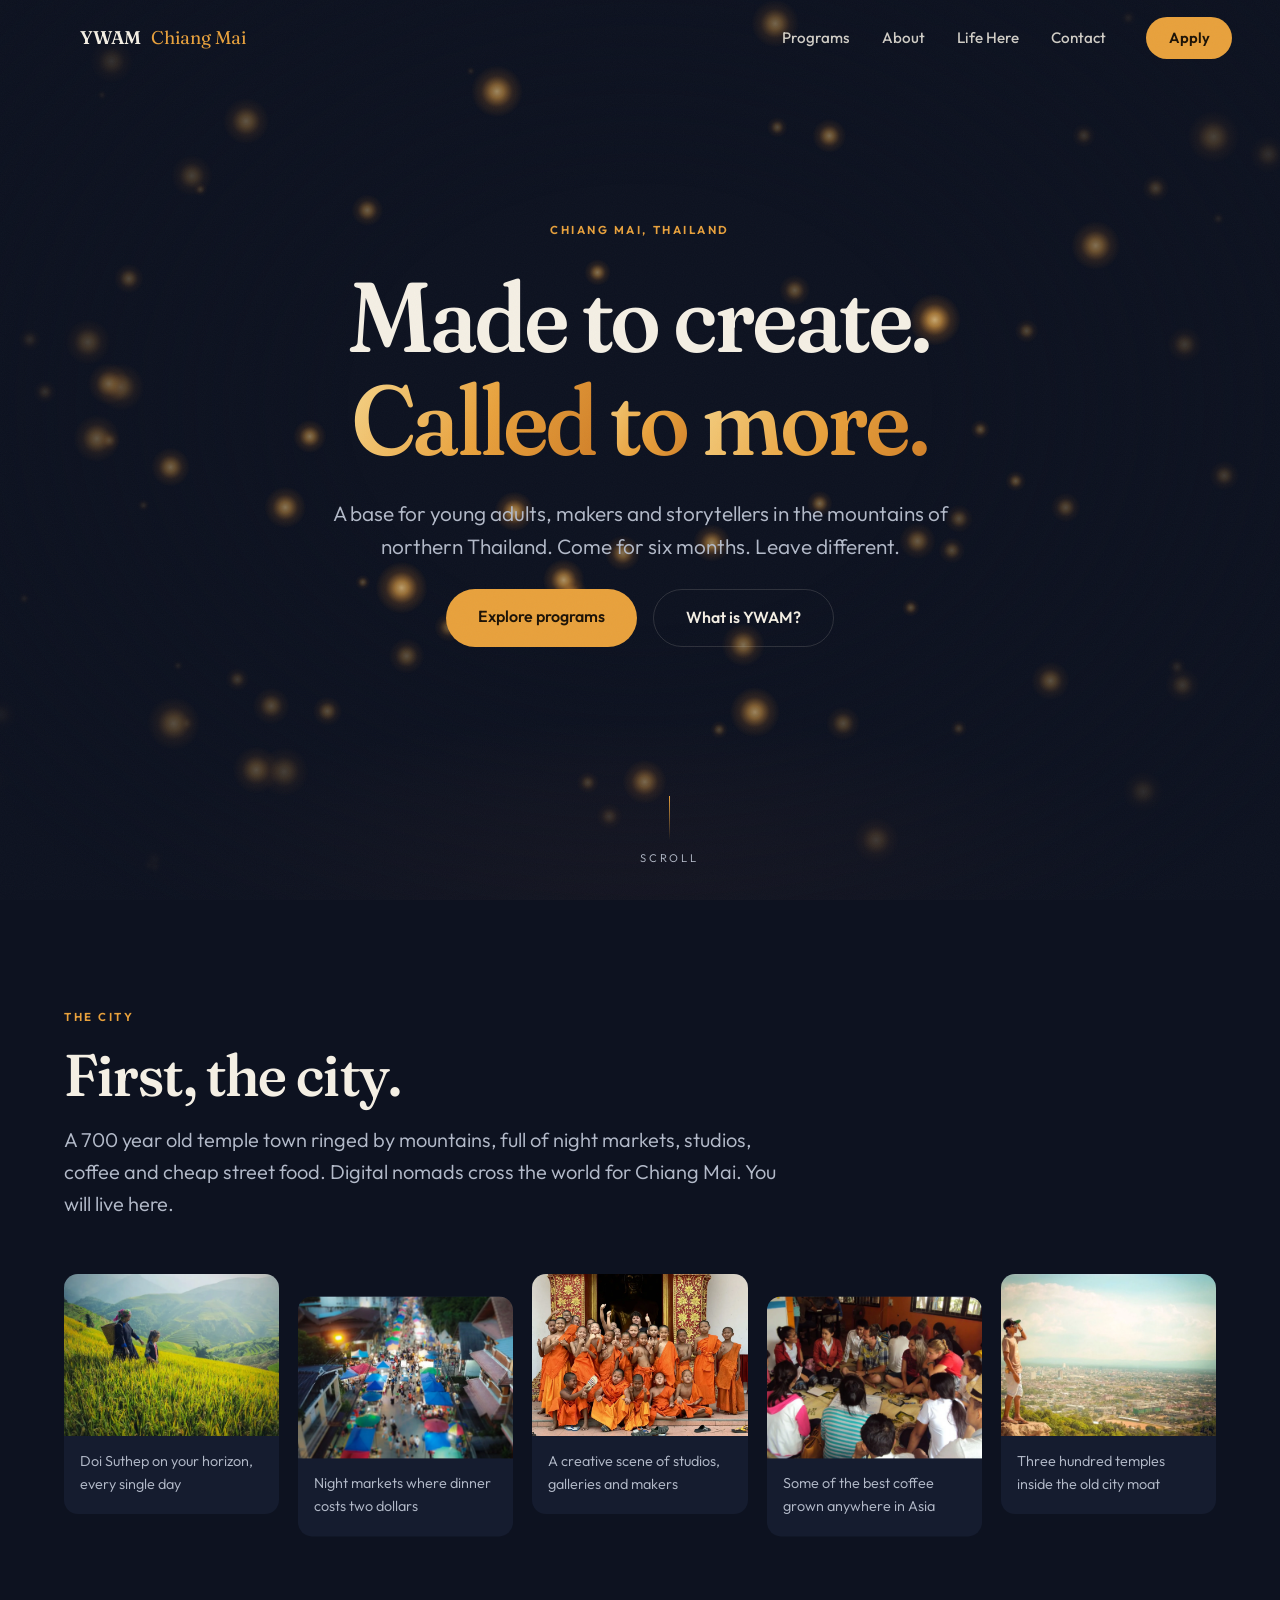
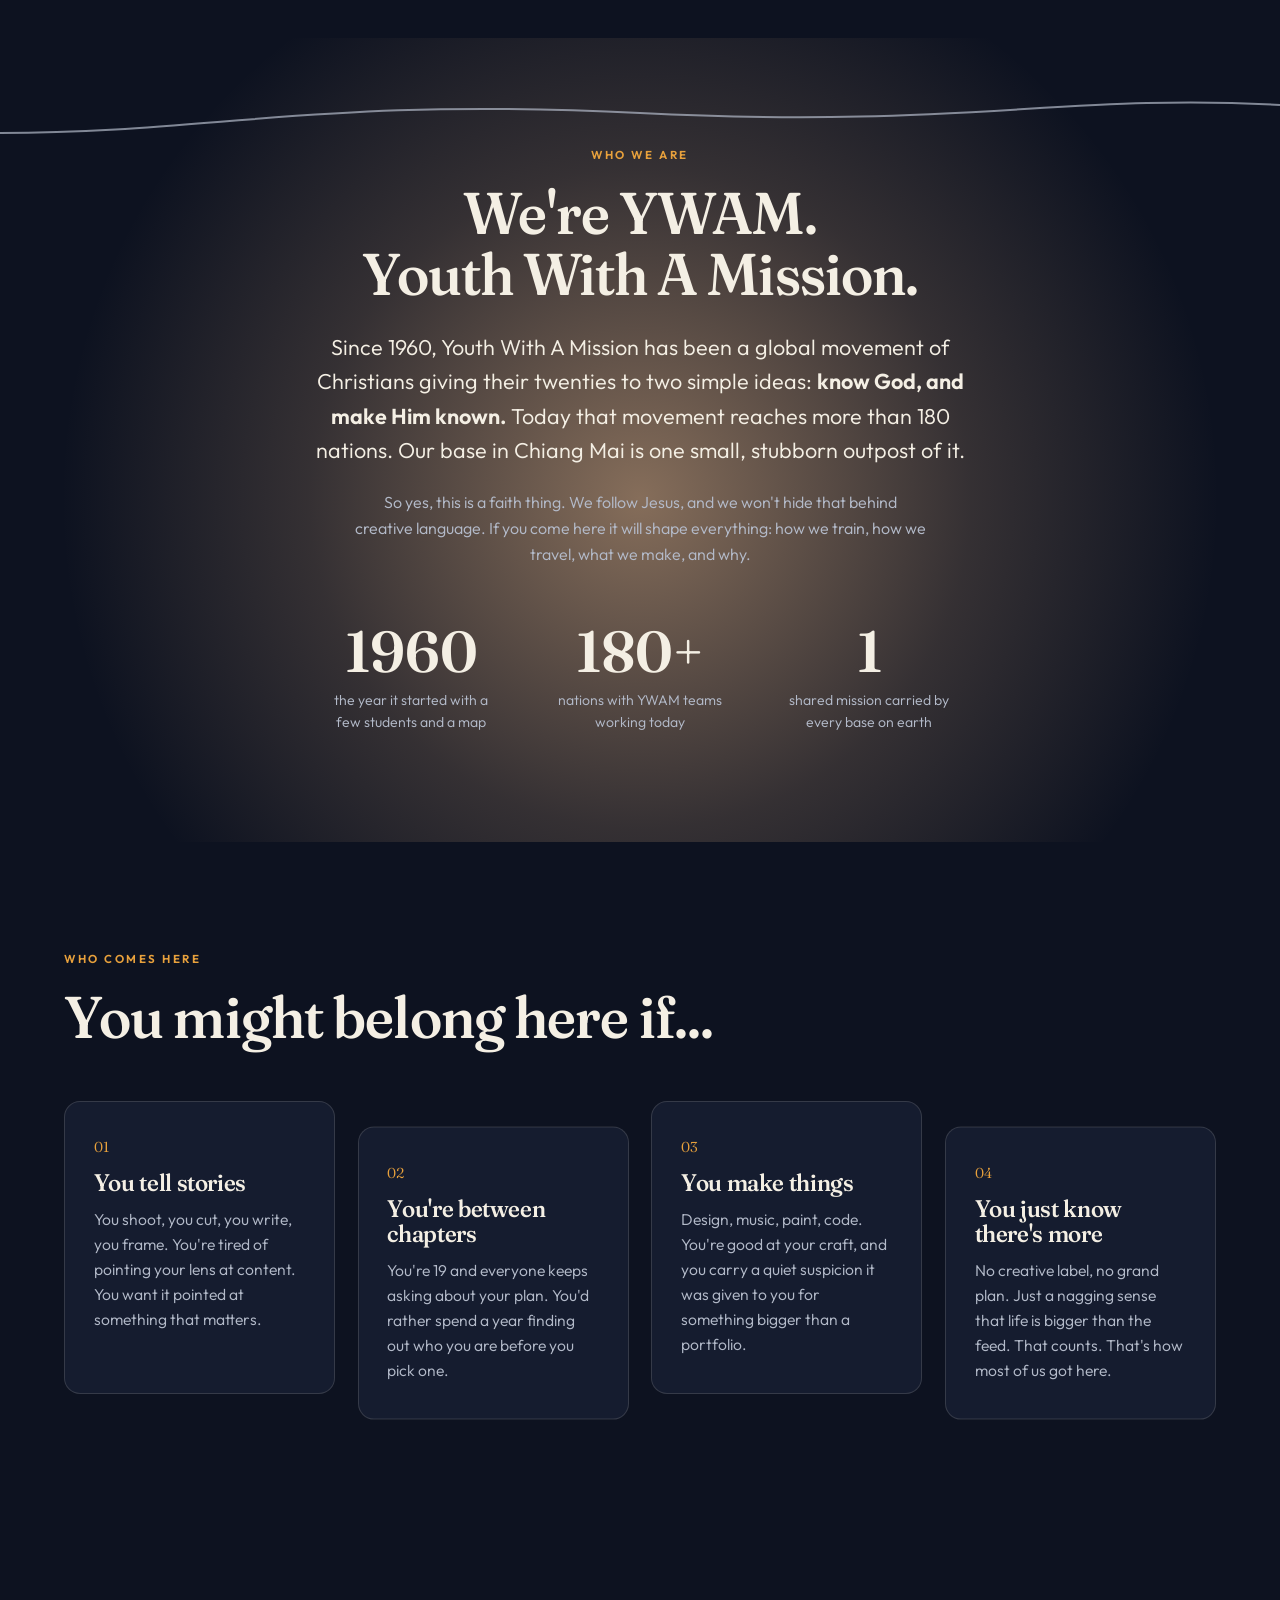
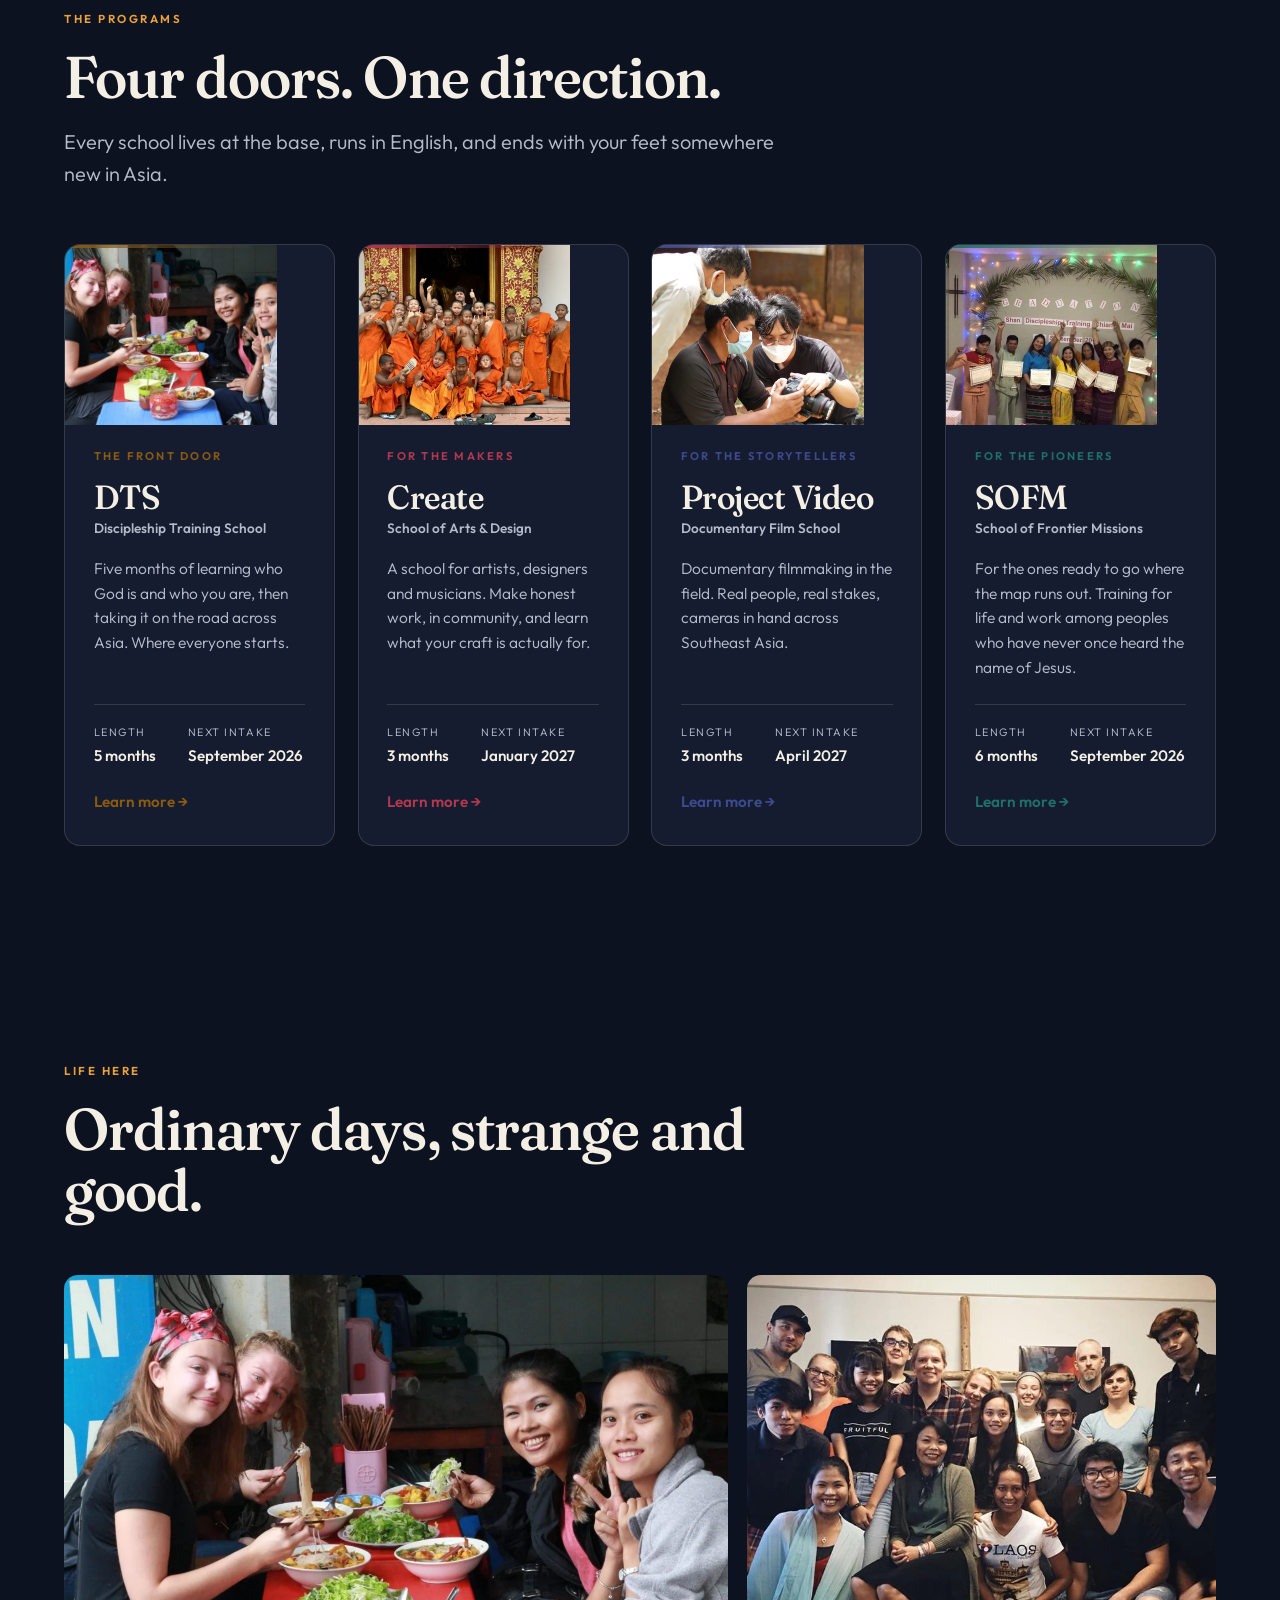
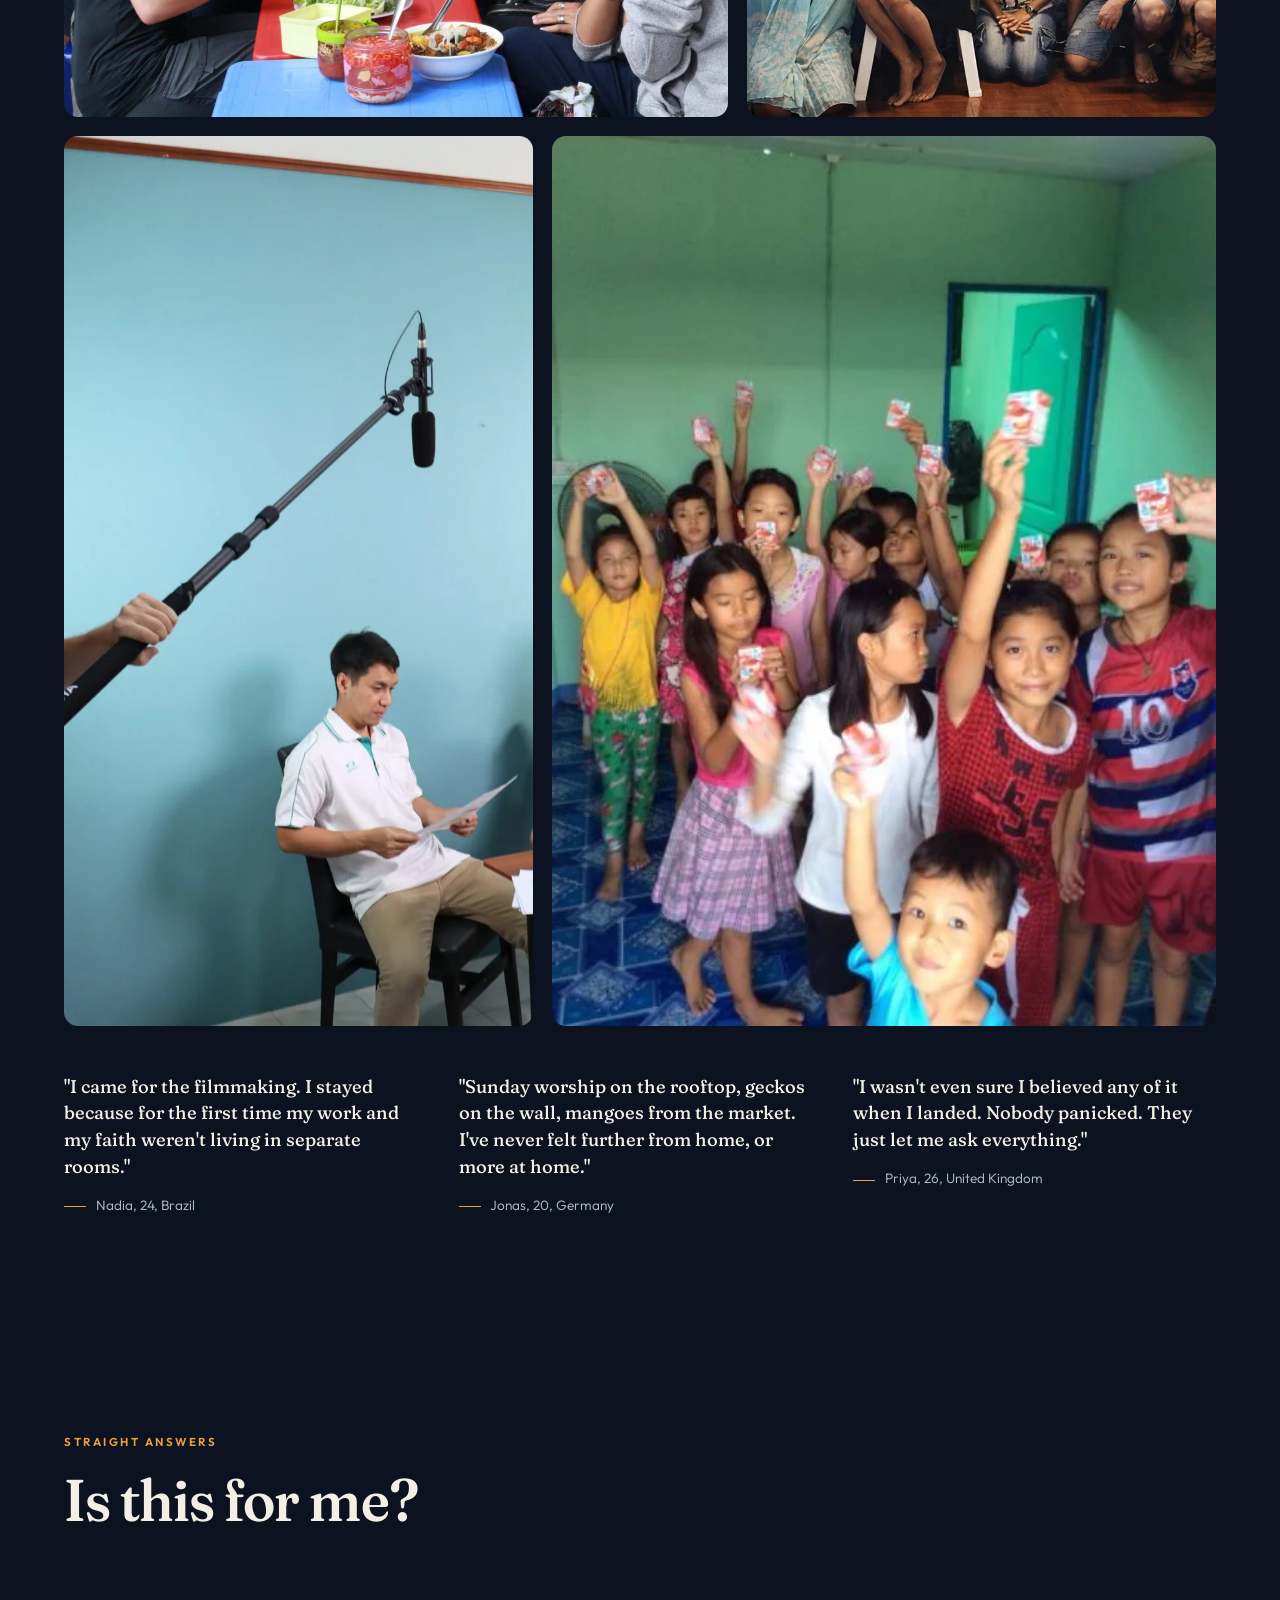
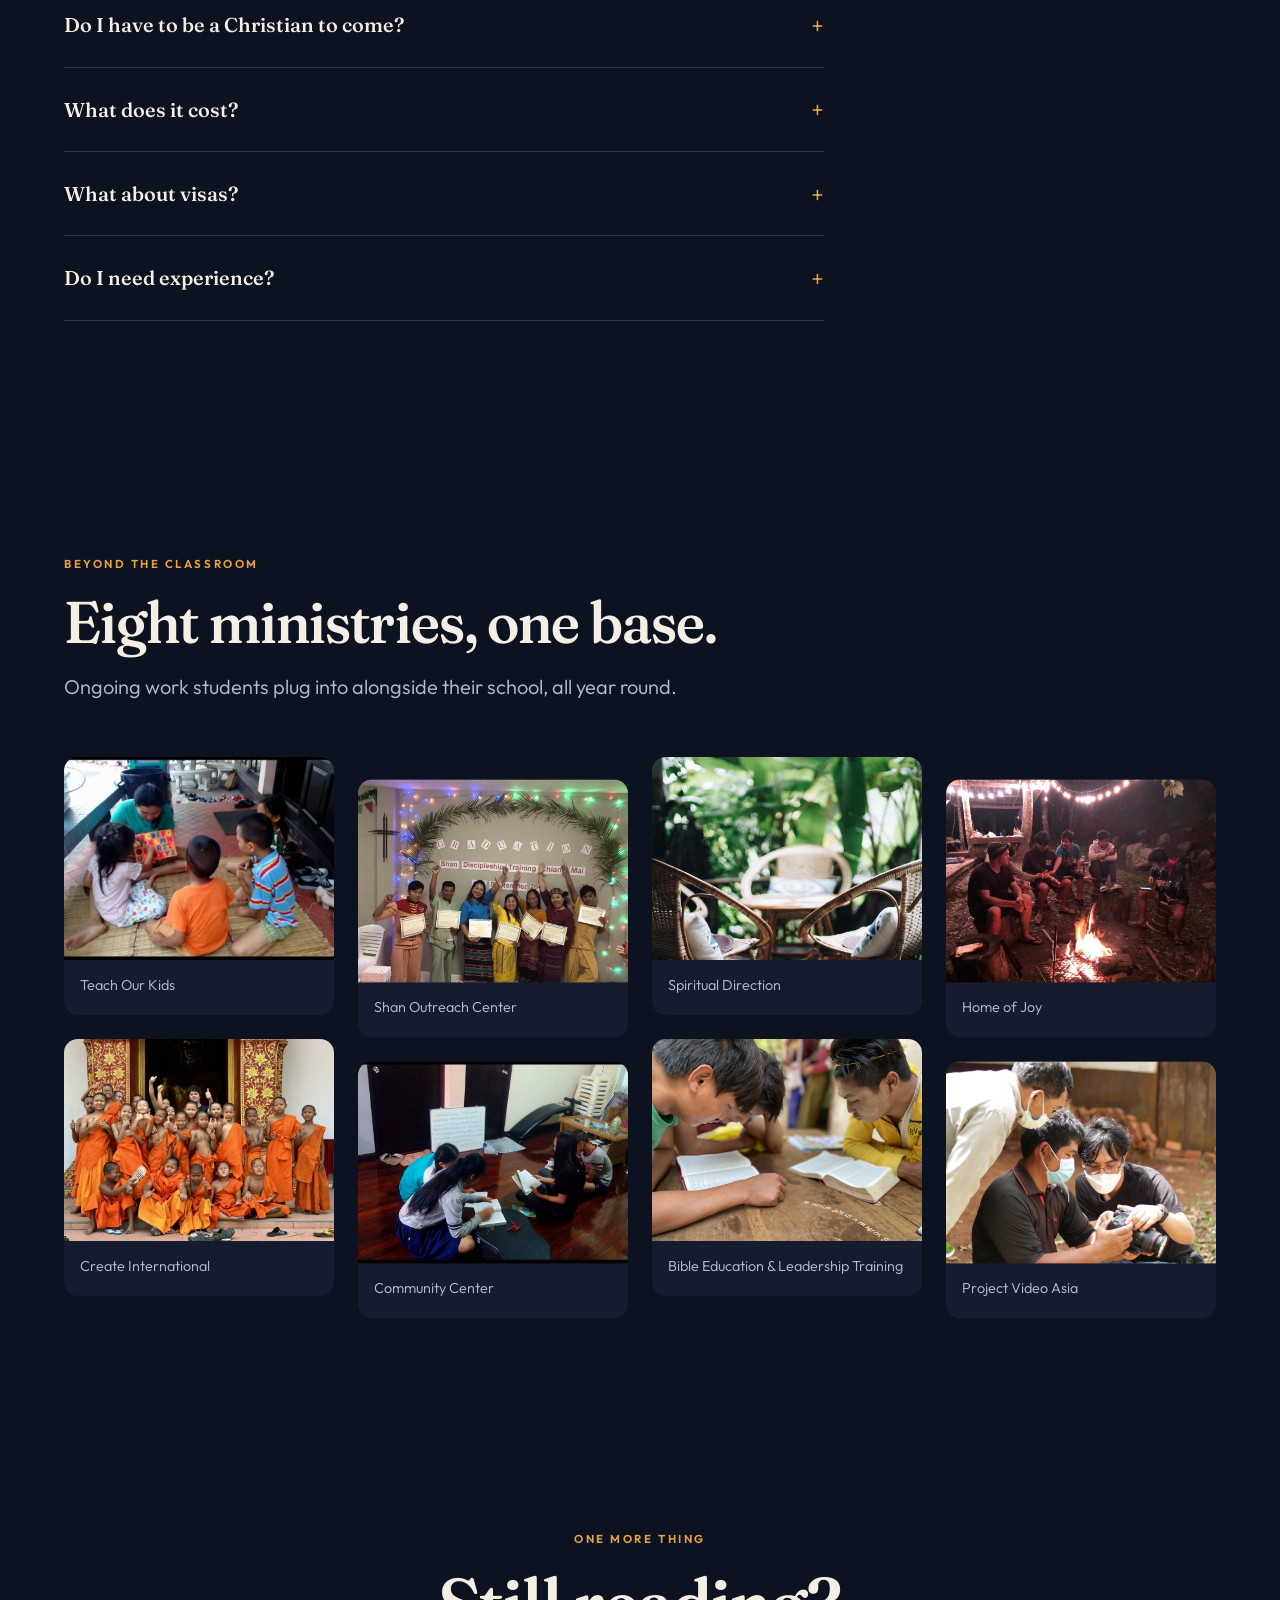
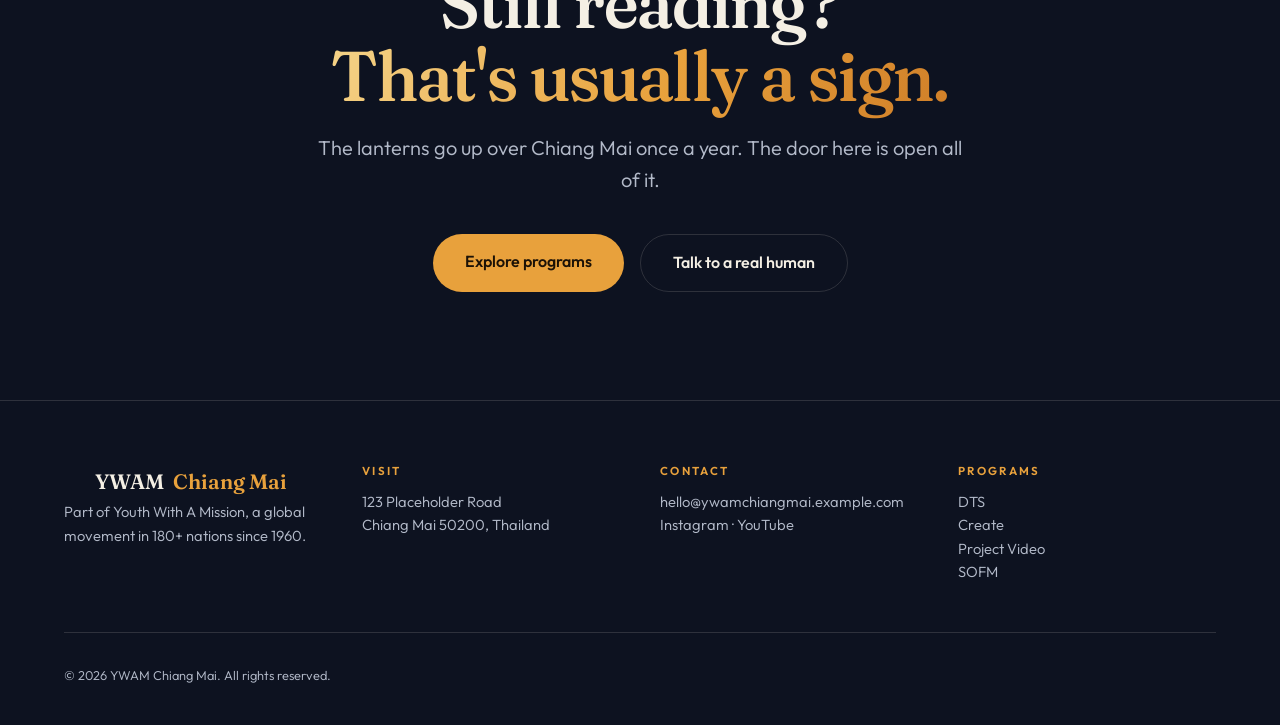
==== commit c9fd835e: "Add logo mark to nav/footer and phase-aware cursor across the site Co-Authored-By: Claude Sonnet 5 <" ====
--- a/index.html
+++ b/index.html
@@ -442,7 +442,7 @@
 <footer class="footer" data-phase="dusk">
   <div class="footer-grid">
     <div>
-      <p class="footer-logo">YWAM <em>Chiang Mai</em></p>
+      <p class="footer-logo"><span class="nav-logo-mark" aria-hidden="true"></span>YWAM <em>Chiang Mai</em></p>
       <p class="footer-line">Part of Youth With A Mission, a global movement in 180+ nations since 1960.</p>
     </div>
     <div>
--- a/styles/main.css
+++ b/styles/main.css
@@ -52,6 +52,7 @@
   --accent:    var(--gold);
   --accent-ink: var(--gold);
   --line:      rgba(244, 239, 228, 0.14);
+  cursor: url("images/ywamchiangmai-ywam-chiangmai-cursor-white.svg") 4 4, auto;
 }
 body[data-phase="dusk"] {
   --bg:        #1c1526;
@@ -61,6 +62,7 @@
   --accent:    var(--gold);
   --accent-ink: var(--gold);
   --line:      rgba(244, 239, 228, 0.14);
+  cursor: url("images/ywamchiangmai-ywam-chiangmai-cursor-white.svg") 4 4, auto;
 }
 body[data-phase="dawn"] {
   --bg:        #c96f4a;
@@ -70,6 +72,7 @@
   --accent:    #fff3e4;
   --accent-ink: #3f1206;
   --line:      rgba(43, 20, 16, 0.22);
+  cursor: url("images/ywamchiangmai-ywam-chiangmai-cursor-dark.svg") 4 4, auto;
 }
 body[data-phase="day"] {
   --bg:        #faf5ec;
@@ -79,6 +82,7 @@
   --accent:    var(--gold);
   --accent-ink: var(--gold-deep);
   --line:      rgba(36, 31, 22, 0.14);
+  cursor: url("images/ywamchiangmai-ywam-chiangmai-cursor-dark.svg") 4 4, auto;
 }
 
 /* ---------- Base ---------- */
@@ -234,10 +238,10 @@
   transition: color 1.2s ease;
 }
 .nav-logo-mark {
-  width: 10px; height: 10px;
-  border-radius: 50%;
-  background: var(--gold);
-  box-shadow: 0 0 12px 2px rgba(232, 161, 60, 0.7);
+  width: 1.4rem; height: 1.4rem; flex: none;
+  background: var(--accent-ink);
+  -webkit-mask: url("images/ywamchiangmai-ywam-chiangmai-safari-pinned-tab.svg") center / contain no-repeat;
+  mask: url("images/ywamchiangmai-ywam-chiangmai-safari-pinned-tab.svg") center / contain no-repeat;
 }
 
 .nav-links { display: flex; gap: 2rem; }
@@ -786,6 +790,7 @@
   padding: 4rem clamp(1.25rem, 5vw, 4rem) 2.5rem;
   border-top: 1px solid var(--line);
   transition: border-color 1.2s ease;
+  cursor: url("images/ywamchiangmai-ywam-chiangmai-cursor-white.svg") 4 4, auto;
 }
 .footer-grid {
   display: grid;
@@ -797,6 +802,9 @@
   font-family: var(--font-display);
   font-size: 1.3rem;
   font-weight: 600;
+  display: inline-flex;
+  align-items: center;
+  gap: 0.55rem;
 }
 .footer-logo em { font-style: normal; color: var(--accent-ink); transition: color 1.2s ease; }
 .footer h3 {
